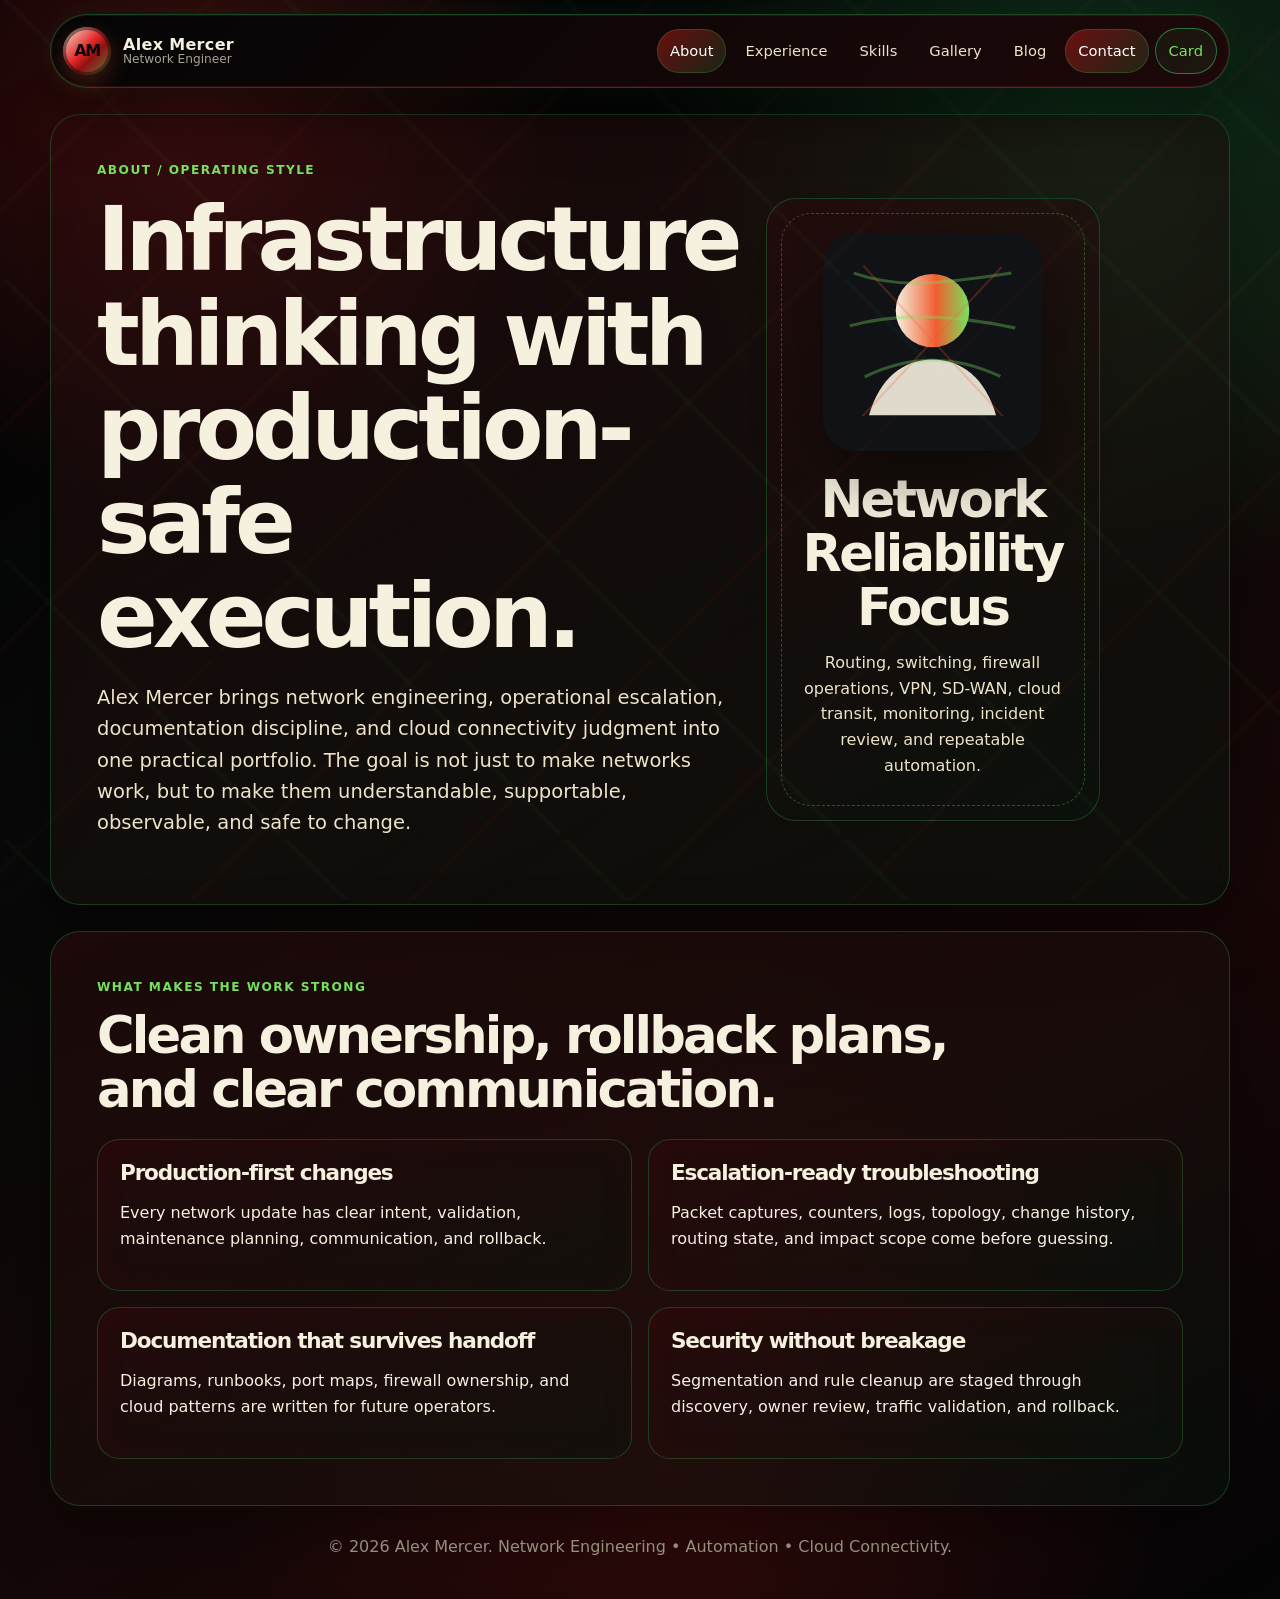
==== about.html @ 95f30740 "Add files via upload" ====
<!DOCTYPE html>
<html lang="en">
<head>
  <meta charset="UTF-8" />
  <meta name="viewport" content="width=device-width, initial-scale=1.0" />
  <title>About Alex Mercer | Network Engineer</title>
  <meta name="description" content="Expanded network engineer portfolio page for enterprise routing, cloud networking, security, automation, and support operations." />
  <link rel="icon" href="assets/img/favicon.svg" type="image/svg+xml" />
  <link rel="stylesheet" href="assets/css/styles.css" />
  <script defer src="assets/js/app.js"></script>
</head>
<body>
  <div class="mesh-bg" aria-hidden="true"></div>
  <header class="site-header">
    <a class="brand" href="index.html" aria-label="Alex Mercer home"><span class="brand-mark">AM</span><span class="brand-text"><strong>Alex Mercer</strong><small>Network Engineer</small></span></a>
    <button class="menu-toggle" type="button" aria-label="Open navigation" aria-expanded="false"><span></span><span></span><span></span></button>
    <nav class="nav-links" aria-label="Primary navigation">
      <a href="about.html">About</a><a href="experience.html">Experience</a><a href="skills.html">Skills</a><a href="gallery.html">Gallery</a><a href="blog.html">Blog</a><a href="contact.html" class="nav-cta">Contact</a><a href="../portfolio-card/" class="nav-card-link">Card</a>
    </nav>
  </header>
  <main id="home">
    <section class="hero section-shell page-hero"><div class="hero-copy"><p class="eyebrow">About / Operating Style</p><h1>Infrastructure thinking with production-safe execution.</h1><p class="hero-lede">Alex Mercer brings network engineering, operational escalation, documentation discipline, and cloud connectivity judgment into one practical portfolio. The goal is not just to make networks work, but to make them understandable, supportable, observable, and safe to change.</p></div><aside class="hero-card"><div class="signal-ring"></div><img src="assets/img/profile.svg" alt="Abstract network engineer profile illustration" /><h2>Network Reliability Focus</h2><p>Routing, switching, firewall operations, VPN, SD-WAN, cloud transit, monitoring, incident review, and repeatable automation.</p></aside></section><section class="section-shell feature-grid-section"><div class="section-heading"><p class="eyebrow">What Makes The Work Strong</p><h2>Clean ownership, rollback plans, and clear communication.</h2></div><div class="feature-grid"><article><h3>Production-first changes</h3><p>Every network update has clear intent, validation, maintenance planning, communication, and rollback.</p></article><article><h3>Escalation-ready troubleshooting</h3><p>Packet captures, counters, logs, topology, change history, routing state, and impact scope come before guessing.</p></article><article><h3>Documentation that survives handoff</h3><p>Diagrams, runbooks, port maps, firewall ownership, and cloud patterns are written for future operators.</p></article><article><h3>Security without breakage</h3><p>Segmentation and rule cleanup are staged through discovery, owner review, traffic validation, and rollback.</p></article></div></section>
  </main>
  <button class="scroll-top-btn" type="button" aria-label="Scroll to top">▲</button>
  <footer><p>© <span id="year"></span> Alex Mercer. Network Engineering • Automation • Cloud Connectivity.</p></footer>
</body>
</html>
---- assets/css/styles.css ----
:root {
  --ink: #08090b;
  --ink-soft: #15171c;
  --charcoal: #202228;
  --bone: #f6f0df;
  --bone-soft: #ede3c8;
  --ember: #f05d2f;
  --ember-dark: #a8351f;
  --venom: #79e05f;
  --moss: #2f6b3a;
  --silver: #c9c6b9;
  --muted: #a9a28f;
  --glass: rgba(246, 240, 223, 0.09);
  --border: rgba(246, 240, 223, 0.18);
  --shadow: 0 24px 70px rgba(0, 0, 0, 0.38);
  --radius-xl: 30px;
  --radius-lg: 22px;
  --radius-md: 16px;
  --max: 1180px;
}

* { box-sizing: border-box; }

html { scroll-behavior: smooth; }

body {
  margin: 0;
  font-family: Inter, ui-sans-serif, system-ui, -apple-system, BlinkMacSystemFont, "Segoe UI", sans-serif;
  color: var(--bone);
  background:
    radial-gradient(circle at 18% 12%, rgba(240, 93, 47, 0.20), transparent 28rem),
    radial-gradient(circle at 86% 16%, rgba(121, 224, 95, 0.14), transparent 24rem),
    linear-gradient(140deg, #07080a 0%, #121317 44%, #22110d 100%);
  line-height: 1.6;
  min-height: 100vh;
}

body::before {
  content: "";
  position: fixed;
  inset: 0;
  pointer-events: none;
  opacity: 0.16;
  background-image:
    linear-gradient(115deg, transparent 0 46%, rgba(246, 240, 223, .13) 47%, transparent 48% 100%),
    linear-gradient(65deg, transparent 0 50%, rgba(121, 224, 95, .12) 51%, transparent 52% 100%);
  background-size: 190px 190px, 230px 230px;
  mask-image: radial-gradient(circle at center, black 10%, transparent 82%);
}

a { color: inherit; text-decoration: none; }
img { max-width: 100%; display: block; }

.site-header {
  position: sticky;
  top: 14px;
  z-index: 50;
  width: min(var(--max), calc(100% - 28px));
  margin: 14px auto 0;
  padding: 12px;
  display: flex;
  align-items: center;
  justify-content: space-between;
  border: 1px solid var(--border);
  border-radius: 999px;
  background: rgba(8, 9, 11, 0.76);
  box-shadow: var(--shadow);
  backdrop-filter: blur(18px);
}

.brand {
  display: inline-flex;
  align-items: center;
  gap: 12px;
  min-width: 0;
}

.brand-mark {
  width: 48px;
  height: 48px;
  display: grid;
  place-items: center;
  border-radius: 50%;
  font-weight: 900;
  letter-spacing: -0.08em;
  color: var(--ink);
  background: linear-gradient(135deg, var(--bone) 0%, var(--ember) 55%, var(--venom) 100%);
  box-shadow: inset 0 0 0 3px rgba(8, 9, 11, .45), 0 8px 22px rgba(240, 93, 47, .25);
}

.brand-text { display: grid; line-height: 1.1; }
.brand-text strong { letter-spacing: .02em; }
.brand-text small { color: var(--muted); font-size: .76rem; }

.nav-links {
  display: flex;
  align-items: center;
  gap: 6px;
}

.nav-links a {
  padding: 10px 13px;
  border-radius: 999px;
  color: var(--bone-soft);
  font-size: .92rem;
  transition: 180ms ease;
}

.nav-links a:hover,
.nav-links .nav-cta {
  background: rgba(246, 240, 223, .11);
  color: white;
}

.nav-card-link {
  border: 1px solid rgba(121, 224, 95, .34);
  color: var(--venom) !important;
}

.menu-toggle {
  display: none;
  width: 48px;
  height: 44px;
  border: 1px solid var(--border);
  border-radius: 16px;
  background: rgba(246, 240, 223, .08);
  cursor: pointer;
}

.menu-toggle span {
  display: block;
  width: 22px;
  height: 2px;
  margin: 5px auto;
  border-radius: 999px;
  background: var(--bone);
}

.section-shell {
  width: min(var(--max), calc(100% - 28px));
  margin: 26px auto;
  padding: clamp(22px, 4vw, 46px);
  border: 1px solid var(--border);
  border-radius: var(--radius-xl);
  background:
    linear-gradient(155deg, rgba(246, 240, 223, .105), rgba(246, 240, 223, .035)),
    rgba(8, 9, 11, .38);
  box-shadow: var(--shadow);
  backdrop-filter: blur(15px);
  overflow: hidden;
}

.hero {
  min-height: calc(100vh - 120px);
  display: grid;
  grid-template-columns: 1.2fr .8fr;
  align-items: center;
  gap: 28px;
  margin-top: 18px;
}

.eyebrow {
  color: var(--venom);
  font-weight: 800;
  letter-spacing: .12em;
  text-transform: uppercase;
  font-size: .76rem;
  margin: 0 0 12px;
}

h1, h2, h3 { line-height: 1.05; margin: 0; letter-spacing: -0.055em; }
h1 { font-size: clamp(2.7rem, 7vw, 6.9rem); max-width: 900px; }
h2 { font-size: clamp(2rem, 4vw, 4.4rem); }
h3 { font-size: 1.35rem; }

.hero-lede {
  max-width: 760px;
  color: var(--bone-soft);
  font-size: clamp(1.02rem, 2vw, 1.22rem);
}

.hero-actions, .contact-actions {
  display: flex;
  flex-wrap: wrap;
  gap: 12px;
  margin-top: 24px;
}

.btn {
  display: inline-flex;
  align-items: center;
  justify-content: center;
  min-height: 48px;
  padding: 13px 20px;
  border-radius: 999px;
  font-weight: 850;
  border: 1px solid var(--border);
  transition: transform 180ms ease, box-shadow 180ms ease;
}

.btn:hover { transform: translateY(-2px); }

.btn-primary {
  color: #08090b;
  background: linear-gradient(135deg, var(--bone) 0%, var(--ember) 62%, var(--venom) 140%);
  box-shadow: 0 14px 34px rgba(240, 93, 47, .25);
}

.btn-secondary {
  color: var(--bone);
  background: rgba(246, 240, 223, .08);
}

.hero-stats {
  display: flex;
  flex-wrap: wrap;
  gap: 12px;
  margin-top: 26px;
}

.hero-stats span {
  min-width: 140px;
  padding: 14px;
  border: 1px solid var(--border);
  border-radius: 18px;
  background: rgba(8, 9, 11, .34);
}

.hero-stats strong { display: block; color: white; }
.hero-stats small { color: var(--muted); }

.hero-card {
  position: relative;
  padding: 26px;
  border-radius: var(--radius-xl);
  background:
    radial-gradient(circle at 50% 0%, rgba(121, 224, 95, .22), transparent 19rem),
    linear-gradient(160deg, rgba(246, 240, 223, .14), rgba(246, 240, 223, .035));
  border: 1px solid var(--border);
  text-align: center;
}

.signal-ring {
  position: absolute;
  inset: 14px;
  border-radius: inherit;
  border: 1px dashed rgba(121, 224, 95, .32);
  pointer-events: none;
}

.hero-card img {
  width: min(250px, 78%);
  margin: 8px auto 22px;
  border-radius: 32px;
  filter: drop-shadow(0 22px 34px rgba(0,0,0,.45));
}

.hero-card p { color: var(--bone-soft); }
.badge-row { display: flex; flex-wrap: wrap; gap: 8px; justify-content: center; }
.badge-row span, .skill-cloud span {
  border: 1px solid rgba(121, 224, 95, .28);
  background: rgba(121, 224, 95, .08);
  color: var(--bone);
  border-radius: 999px;
  padding: 8px 11px;
  font-size: .84rem;
  font-weight: 700;
}

.split-section {
  display: grid;
  grid-template-columns: .8fr 1.2fr;
  gap: 24px;
  align-items: start;
}

.prose-card {
  padding: 22px;
  border-radius: var(--radius-lg);
  border: 1px solid var(--border);
  background: rgba(8, 9, 11, .28);
  color: var(--bone-soft);
}

.section-heading { margin-bottom: 22px; max-width: 900px; }

.accordion-grid {
  display: grid;
  gap: 14px;
}

.job-card {
  border-radius: var(--radius-lg);
  border: 1px solid var(--border);
  background: rgba(8, 9, 11, .35);
  overflow: hidden;
}

.job-toggle {
  width: 100%;
  display: grid;
  grid-template-columns: auto 1fr auto;
  align-items: center;
  gap: 14px;
  padding: 16px;
  border: 0;
  color: inherit;
  text-align: left;
  background: transparent;
  cursor: pointer;
}

.job-logo {
  width: 64px;
  height: 64px;
  border-radius: 20px;
  overflow: hidden;
  border: 1px solid var(--border);
  background: rgba(246, 240, 223, .08);
  display: grid;
  place-items: center;
}

.job-title strong { display: block; font-size: 1.1rem; }
.job-title small { color: var(--muted); }

.job-plus {
  width: 42px;
  height: 42px;
  display: grid;
  place-items: center;
  border-radius: 14px;
  color: var(--ink);
  font-size: 1.5rem;
  font-weight: 900;
  background: linear-gradient(135deg, var(--bone), var(--ember));
}

.job-panel {
  max-height: 0;
  overflow: hidden;
  transition: max-height 260ms ease;
  border-top: 1px solid transparent;
}

.job-card.is-open .job-panel {
  max-height: 520px;
  border-top-color: var(--border);
}

.job-card.is-open .job-plus { background: linear-gradient(135deg, var(--venom), var(--bone)); }

.job-panel p, .job-panel ul {
  margin: 0;
  padding: 18px 20px;
  color: var(--bone-soft);
}

.job-panel ul { padding-top: 0; padding-left: 42px; }

.skill-cloud {
  display: flex;
  flex-wrap: wrap;
  gap: 10px;
}

.gallery-grid, .blog-grid {
  display: grid;
  grid-template-columns: repeat(4, 1fr);
  gap: 16px;
}

.gallery-grid figure, .blog-grid article {
  margin: 0;
  padding: 14px;
  border-radius: var(--radius-lg);
  border: 1px solid var(--border);
  background: rgba(8, 9, 11, .33);
}

.gallery-grid img {
  width: 100%;
  aspect-ratio: 4 / 3;
  object-fit: cover;
  border-radius: 18px;
}

.gallery-grid figcaption {
  padding: 12px 4px 2px;
  font-weight: 850;
}

.blog-grid { grid-template-columns: repeat(3, 1fr); }

.blog-grid article span {
  color: var(--venom);
  font-weight: 850;
  font-size: .78rem;
  text-transform: uppercase;
  letter-spacing: .1em;
}

.blog-grid p { color: var(--bone-soft); }
.blog-grid a { color: var(--venom); font-weight: 850; }

.contact-panel {
  display: grid;
  grid-template-columns: 1fr auto;
  gap: 24px;
  align-items: center;
}

footer {
  width: min(var(--max), calc(100% - 28px));
  margin: 28px auto 40px;
  color: var(--muted);
  text-align: center;
}

@media (max-width: 900px) {
  .site-header {
    align-items: flex-start;
    border-radius: 26px;
    flex-wrap: wrap;
  }

  .menu-toggle { display: block; }

  .nav-links {
    display: none;
    width: 100%;
    grid-template-columns: repeat(2, minmax(0, 1fr));
    gap: 8px;
    padding-top: 12px;
  }

  .nav-links.is-open { display: grid; }

  .nav-links a {
    text-align: center;
    border: 1px solid var(--border);
    background: rgba(246, 240, 223, .06);
  }

  .hero, .split-section, .contact-panel {
    grid-template-columns: 1fr;
  }

  .hero {
    min-height: auto;
    padding-top: 34px;
  }

  .gallery-grid { grid-template-columns: repeat(2, 1fr); }
  .blog-grid { grid-template-columns: 1fr; }
}

@media (max-width: 560px) {
  .site-header, .section-shell, footer { width: calc(100% - 18px); }
  .site-header { top: 8px; margin-top: 8px; }
  .brand-mark { width: 42px; height: 42px; }
  .brand-text strong { font-size: .95rem; }

  h1 { font-size: clamp(2.35rem, 15vw, 4.3rem); }
  h2 { font-size: clamp(1.75rem, 10vw, 3rem); }

  .section-shell { padding: 18px; border-radius: 24px; }
  .hero-actions, .contact-actions { display: grid; }
  .btn { width: 100%; }

  .job-toggle {
    grid-template-columns: auto 1fr;
  }

  .job-plus {
    grid-column: 1 / -1;
    width: 100%;
  }

  .job-logo { width: 56px; height: 56px; border-radius: 18px; }
  .job-panel ul { padding-left: 34px; }
  .gallery-grid { grid-template-columns: 1fr; }

  .nav-links { grid-template-columns: 1fr 1fr; }
}

/* Fixed navigation + Spawn-comic polish override: appended so original structure stays intact. */
:root {
  --spawn-black: #050506;
  --spawn-ink: #0b0d0b;
  --spawn-red: #8f1212;
  --spawn-red-hot: #e32626;
  --spawn-green: #39ff7a;
  --spawn-green-deep: #0a6f35;
  --spawn-cape: #210909;
}

html { scroll-padding-top: 112px; }

body {
  padding-top: 96px;
  background:
    radial-gradient(circle at 15% 8%, rgba(227, 38, 38, 0.28), transparent 24rem),
    radial-gradient(circle at 86% 10%, rgba(57, 255, 122, 0.17), transparent 28rem),
    radial-gradient(circle at 55% 92%, rgba(143, 18, 18, 0.24), transparent 30rem),
    linear-gradient(145deg, #020203 0%, #080908 38%, #180707 72%, #050506 100%);
}

body::after {
  content: "";
  position: fixed;
  inset: 0;
  pointer-events: none;
  opacity: .16;
  background-image:
    linear-gradient(135deg, transparent 0 47%, rgba(227, 38, 38, .28) 48%, transparent 49% 100%),
    linear-gradient(45deg, transparent 0 50%, rgba(57, 255, 122, .18) 51%, transparent 52% 100%);
  background-size: 220px 220px, 280px 280px;
  mix-blend-mode: screen;
}

.site-header {
  position: fixed;
  top: 14px;
  left: 50%;
  transform: translateX(-50%);
  margin: 0;
  border-color: rgba(57, 255, 122, .25);
  background:
    linear-gradient(135deg, rgba(5, 5, 6, .94), rgba(33, 9, 9, .88)),
    rgba(5, 5, 6, .92);
  box-shadow: 0 18px 60px rgba(0,0,0,.58), 0 0 28px rgba(57,255,122,.08), inset 0 0 0 1px rgba(227,38,38,.16);
}

.brand-mark,
.btn-primary,
.link-grid .primary-link {
  background: linear-gradient(135deg, #f6f0df 0%, var(--spawn-red-hot) 46%, var(--spawn-red) 62%, var(--spawn-green) 145%);
}

.nav-links a:hover,
.nav-links .nav-cta,
.nav-links .is-active {
  background: linear-gradient(135deg, rgba(143,18,18,.7), rgba(57,255,122,.12));
  color: #fff;
  box-shadow: inset 0 0 0 1px rgba(57,255,122,.18);
}

.nav-card-link {
  background: rgba(57,255,122,.06);
  border-color: rgba(57,255,122,.42);
}

.section-shell,
.hero-card,
.job-card,
.gallery-grid figure,
.blog-grid article,
.prose-card,
.timeline-card,
.feature-grid article,
.skills-page-grid article,
.gallery-page-grid figure,
.blog-page-list article {
  border-color: rgba(57, 255, 122, .20);
  background:
    linear-gradient(155deg, rgba(227,38,38,.10), rgba(57,255,122,.035)),
    rgba(5,5,6,.52);
}

.page-hero { min-height: auto; }
.compact-page-hero { display: block; }

.feature-grid,
.skills-page-grid,
.gallery-page-grid {
  display: grid;
  grid-template-columns: repeat(2, minmax(0, 1fr));
  gap: 16px;
}

.feature-grid article,
.skills-page-grid article,
.timeline-card,
.blog-page-list article {
  padding: 22px;
  border-radius: var(--radius-lg);
  border: 1px solid rgba(57,255,122,.20);
  box-shadow: inset 0 0 32px rgba(143,18,18,.08);
}

.timeline-section,
.blog-page-list { display: grid; gap: 18px; }
.timeline-card { display: grid; grid-template-columns: 96px 1fr; gap: 22px; align-items: start; }
.timeline-card img { width: 96px; border-radius: 24px; border: 1px solid rgba(57,255,122,.22); }
.timeline-card ul { color: var(--bone-soft); }

.gallery-page-grid figure { margin: 0; padding: 16px; border-radius: var(--radius-lg); }
.gallery-page-grid img { width: 100%; border-radius: 20px; aspect-ratio: 16 / 10; object-fit: cover; }
.gallery-page-grid figcaption { display: grid; gap: 6px; padding: 14px 4px 2px; }
.gallery-page-grid figcaption span { color: var(--bone-soft); }

.blog-page-list article { display: grid; gap: 14px; }
.blog-page-list .btn { width: fit-content; }
.vertical-actions { display: grid; min-width: min(360px, 100%); }

.scroll-top-btn {
  position: fixed;
  right: 18px;
  bottom: 18px;
  z-index: 80;
  width: 48px;
  height: 48px;
  border: 1px solid rgba(57,255,122,.38);
  border-radius: 50%;
  color: #08090b;
  background: linear-gradient(135deg, #f6f0df, var(--spawn-green));
  box-shadow: 0 16px 34px rgba(0,0,0,.45), 0 0 22px rgba(57,255,122,.20);
  cursor: pointer;
  font-size: 1.05rem;
  font-weight: 900;
  opacity: 0;
  transform: translateY(14px) scale(.94);
  pointer-events: none;
  transition: opacity 180ms ease, transform 180ms ease;
}

.scroll-top-btn.is-visible {
  opacity: 1;
  transform: translateY(0) scale(1);
  pointer-events: auto;
}

@media (max-width: 900px) {
  body { padding-top: 92px; }
  .site-header { top: 8px; }
  .feature-grid,
  .skills-page-grid,
  .gallery-page-grid { grid-template-columns: 1fr; }
  .timeline-card { grid-template-columns: 1fr; }
  .timeline-card img { width: 84px; }
}

@media (max-width: 560px) {
  html { scroll-padding-top: 96px; }
  body { padding-top: 86px; }
  .site-header { width: calc(100% - 18px); }
  .scroll-top-btn { width: 44px; height: 44px; right: 12px; bottom: 12px; }
}
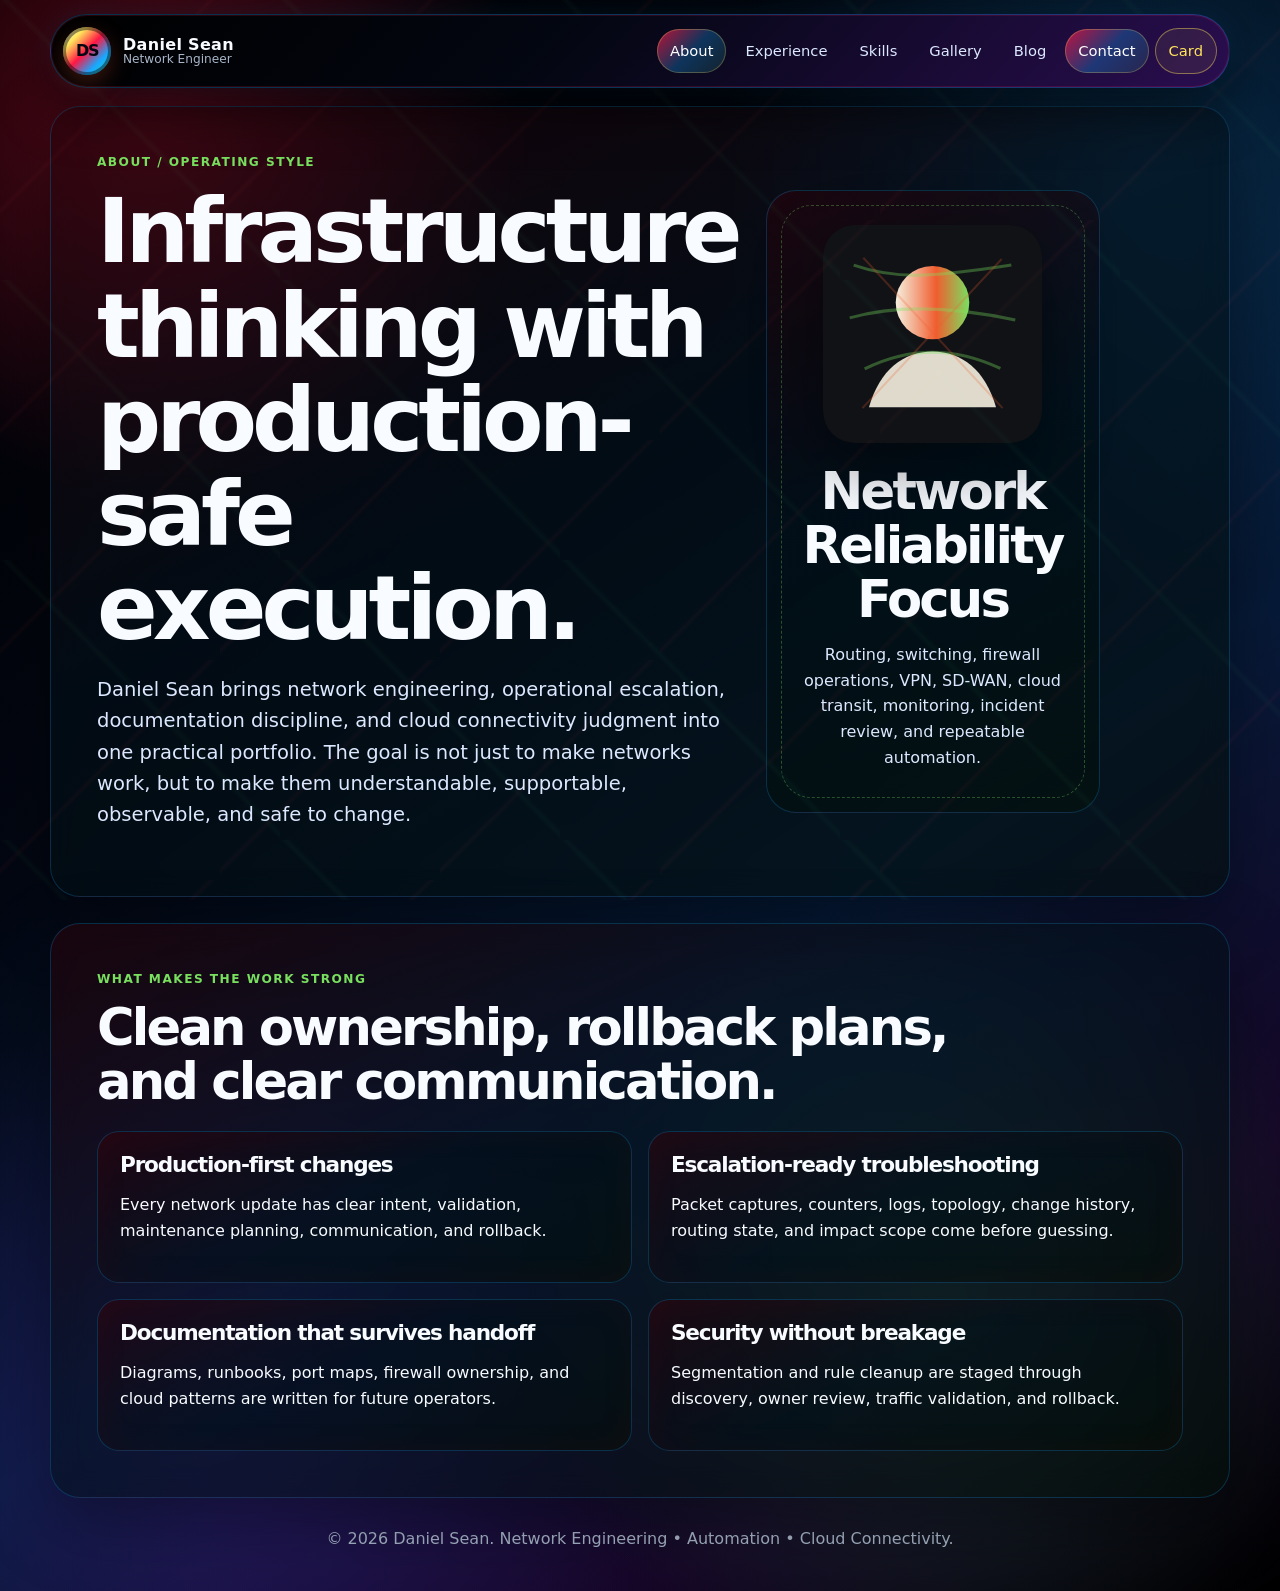
==== commit 641000bc: "Add files via upload" ====
--- a/about.html
+++ b/about.html
@@ -3,7 +3,7 @@
 <head>
   <meta charset="UTF-8" />
   <meta name="viewport" content="width=device-width, initial-scale=1.0" />
-  <title>About Alex Mercer | Network Engineer</title>
+  <title>About Daniel Sean | Network Engineer</title>
   <meta name="description" content="Expanded network engineer portfolio page for enterprise routing, cloud networking, security, automation, and support operations." />
   <link rel="icon" href="assets/img/favicon.svg" type="image/svg+xml" />
   <link rel="stylesheet" href="assets/css/styles.css" />
@@ -12,16 +12,16 @@
 <body>
   <div class="mesh-bg" aria-hidden="true"></div>
   <header class="site-header">
-    <a class="brand" href="index.html" aria-label="Alex Mercer home"><span class="brand-mark">AM</span><span class="brand-text"><strong>Alex Mercer</strong><small>Network Engineer</small></span></a>
+    <a class="brand" href="index.html" aria-label="Daniel Sean home"><span class="brand-mark">DS</span><span class="brand-text"><strong>Daniel Sean</strong><small>Network Engineer</small></span></a>
     <button class="menu-toggle" type="button" aria-label="Open navigation" aria-expanded="false"><span></span><span></span><span></span></button>
     <nav class="nav-links" aria-label="Primary navigation">
       <a href="about.html">About</a><a href="experience.html">Experience</a><a href="skills.html">Skills</a><a href="gallery.html">Gallery</a><a href="blog.html">Blog</a><a href="contact.html" class="nav-cta">Contact</a><a href="../portfolio-card/" class="nav-card-link">Card</a>
     </nav>
   </header>
   <main id="home">
-    <section class="hero section-shell page-hero"><div class="hero-copy"><p class="eyebrow">About / Operating Style</p><h1>Infrastructure thinking with production-safe execution.</h1><p class="hero-lede">Alex Mercer brings network engineering, operational escalation, documentation discipline, and cloud connectivity judgment into one practical portfolio. The goal is not just to make networks work, but to make them understandable, supportable, observable, and safe to change.</p></div><aside class="hero-card"><div class="signal-ring"></div><img src="assets/img/profile.svg" alt="Abstract network engineer profile illustration" /><h2>Network Reliability Focus</h2><p>Routing, switching, firewall operations, VPN, SD-WAN, cloud transit, monitoring, incident review, and repeatable automation.</p></aside></section><section class="section-shell feature-grid-section"><div class="section-heading"><p class="eyebrow">What Makes The Work Strong</p><h2>Clean ownership, rollback plans, and clear communication.</h2></div><div class="feature-grid"><article><h3>Production-first changes</h3><p>Every network update has clear intent, validation, maintenance planning, communication, and rollback.</p></article><article><h3>Escalation-ready troubleshooting</h3><p>Packet captures, counters, logs, topology, change history, routing state, and impact scope come before guessing.</p></article><article><h3>Documentation that survives handoff</h3><p>Diagrams, runbooks, port maps, firewall ownership, and cloud patterns are written for future operators.</p></article><article><h3>Security without breakage</h3><p>Segmentation and rule cleanup are staged through discovery, owner review, traffic validation, and rollback.</p></article></div></section>
+    <section class="hero section-shell page-hero"><div class="hero-copy"><p class="eyebrow">About / Operating Style</p><h1>Infrastructure thinking with production-safe execution.</h1><p class="hero-lede">Daniel Sean brings network engineering, operational escalation, documentation discipline, and cloud connectivity judgment into one practical portfolio. The goal is not just to make networks work, but to make them understandable, supportable, observable, and safe to change.</p></div><aside class="hero-card"><div class="signal-ring"></div><img src="assets/img/profile.svg" alt="Abstract network engineer profile illustration" /><h2>Network Reliability Focus</h2><p>Routing, switching, firewall operations, VPN, SD-WAN, cloud transit, monitoring, incident review, and repeatable automation.</p></aside></section><section class="section-shell feature-grid-section"><div class="section-heading"><p class="eyebrow">What Makes The Work Strong</p><h2>Clean ownership, rollback plans, and clear communication.</h2></div><div class="feature-grid"><article><h3>Production-first changes</h3><p>Every network update has clear intent, validation, maintenance planning, communication, and rollback.</p></article><article><h3>Escalation-ready troubleshooting</h3><p>Packet captures, counters, logs, topology, change history, routing state, and impact scope come before guessing.</p></article><article><h3>Documentation that survives handoff</h3><p>Diagrams, runbooks, port maps, firewall ownership, and cloud patterns are written for future operators.</p></article><article><h3>Security without breakage</h3><p>Segmentation and rule cleanup are staged through discovery, owner review, traffic validation, and rollback.</p></article></div></section>
   </main>
   <button class="scroll-top-btn" type="button" aria-label="Scroll to top">▲</button>
-  <footer><p>© <span id="year"></span> Alex Mercer. Network Engineering • Automation • Cloud Connectivity.</p></footer>
+  <footer><p>© <span id="year"></span> Daniel Sean. Network Engineering • Automation • Cloud Connectivity.</p></footer>
 </body>
 </html>
--- a/assets/css/styles.css
+++ b/assets/css/styles.css
@@ -647,3 +647,10 @@
   .site-header { width: calc(100% - 18px); }
   .scroll-top-btn { width: 44px; height: 44px; right: 12px; bottom: 12px; }
 }
+
+
+/* Daniel Sean final pass: menu stays at the document top, not fixed to the viewport; modernized red/blue/green/purple/yellow/white palette. */
+:root{--blood-red:#ff1744;--blood-red-deep:#8b0018;--comic-blue:#17a8ff;--midnight-blue:#030712;--midnight-blue-2:#061a38;--true-black:#000;--neon-green:#44ff88;--forest-green:#087a44;--deep-purple:#32105f;--violet-glow:#7c2cff;--signal-yellow:#ffe45c;--clean-white:#f8fbff;--bone:#f8fbff;--bone-soft:#dce8ff;--muted:#a8b6c9;--border:rgba(248,251,255,.18)}
+html{scroll-padding-top:18px}body{padding-top:0!important;background:radial-gradient(circle at 12% 8%,rgba(255,23,68,.34),transparent 23rem),radial-gradient(circle at 90% 10%,rgba(23,168,255,.20),transparent 27rem),radial-gradient(circle at 74% 82%,rgba(68,255,136,.16),transparent 26rem),radial-gradient(circle at 18% 90%,rgba(124,44,255,.20),transparent 28rem),linear-gradient(145deg,#000 0%,#030712 36%,#061a38 60%,#160627 82%,#000 100%)!important}.site-header{position:relative!important;top:auto!important;left:auto!important;transform:none!important;width:min(var(--max),calc(100% - 28px))!important;margin:14px auto 0!important;border-color:rgba(23,168,255,.28)!important;background:linear-gradient(135deg,rgba(0,0,0,.93),rgba(3,7,18,.92) 42%,rgba(50,16,95,.84)),rgba(0,0,0,.92)!important;box-shadow:0 18px 54px rgba(0,0,0,.58),0 0 30px rgba(23,168,255,.10),inset 0 0 0 1px rgba(255,23,68,.16)!important}.brand-mark,.btn-primary,.link-grid .primary-link{background:linear-gradient(135deg,var(--clean-white) 0%,var(--signal-yellow) 24%,var(--blood-red) 49%,var(--comic-blue) 74%,var(--neon-green) 120%)!important;color:var(--midnight-blue)!important}.nav-links a:hover,.nav-links .nav-cta,.nav-links .is-active{background:linear-gradient(135deg,rgba(255,23,68,.72),rgba(23,168,255,.28),rgba(68,255,136,.10))!important;color:#fff!important;box-shadow:inset 0 0 0 1px rgba(255,228,92,.26)!important}.nav-card-link{color:var(--signal-yellow)!important;border-color:rgba(255,228,92,.44)!important;background:rgba(255,228,92,.07)!important}.section-shell,.hero-card,.job-card,.gallery-grid figure,.blog-grid article,.prose-card,.timeline-card,.feature-grid article,.skills-page-grid article,.gallery-page-grid figure,.blog-page-list article,.deep-gallery-shell{border-color:rgba(23,168,255,.22)!important;background:linear-gradient(155deg,rgba(255,23,68,.095),rgba(23,168,255,.055) 45%,rgba(68,255,136,.035)),rgba(0,0,0,.54)!important}.deep-gallery-shell{display:grid;gap:16px}.gallery-stage{display:grid;grid-template-columns:auto minmax(0,1fr) auto;gap:12px;align-items:center}.gallery-active-card{margin:0;min-width:0;border-radius:30px;overflow:hidden;border:1px solid rgba(255,255,255,.16);background:rgba(0,0,0,.46);box-shadow:0 22px 60px rgba(0,0,0,.42)}.gallery-active-card img{width:100%;aspect-ratio:16/9;object-fit:cover;border-radius:0;background:linear-gradient(135deg,rgba(255,23,68,.18),rgba(23,168,255,.18))}.gallery-active-card figcaption{display:grid;gap:5px;padding:16px 18px 18px}.gallery-active-card strong{color:#fff;font-size:clamp(1.1rem,3vw,1.55rem)}.gallery-active-card span,.gallery-meta-row{color:var(--bone-soft)}.gallery-arrow{width:48px;height:74px;border:1px solid rgba(255,228,92,.32);border-radius:999px;color:#fff;background:linear-gradient(180deg,rgba(255,23,68,.72),rgba(23,168,255,.28));font-size:2.4rem;cursor:pointer;box-shadow:0 16px 34px rgba(0,0,0,.34)}.gallery-meta-row{display:flex;flex-wrap:wrap;justify-content:space-between;gap:10px;font-size:.9rem}.gallery-thumb-rail{display:grid;grid-auto-flow:column;grid-auto-columns:clamp(92px,12vw,142px);gap:10px;overflow-x:auto;overscroll-behavior-inline:contain;padding:4px 2px 14px;scrollbar-color:var(--comic-blue) rgba(255,255,255,.09)}.gallery-thumb{padding:0;border:1px solid rgba(248,251,255,.16);border-radius:18px;overflow:hidden;background:rgba(0,0,0,.5);cursor:pointer;opacity:.72}.gallery-thumb.is-active{opacity:1;border-color:var(--signal-yellow);box-shadow:0 0 0 3px rgba(255,228,92,.14)}.gallery-thumb img{width:100%;aspect-ratio:1/.78;object-fit:cover;background:linear-gradient(135deg,rgba(255,23,68,.28),rgba(23,168,255,.20))}.upgraded-blog-list article{position:relative;overflow:hidden}.upgraded-blog-list article:before{content:"";position:absolute;inset:0 auto 0 0;width:5px;background:linear-gradient(180deg,var(--blood-red),var(--comic-blue),var(--neon-green),var(--signal-yellow))}code{color:var(--signal-yellow)}
+@media(max-width:900px){body{padding-top:0!important}.site-header{width:calc(100% - 18px)!important;margin-top:8px!important;align-items:center!important;gap:8px}.nav-links.is-open{display:grid}.gallery-stage{grid-template-columns:1fr}.gallery-arrow{width:100%;height:46px;font-size:1.7rem}.gallery-prev{order:2}.gallery-active-card{order:1}.gallery-next{order:3}}
+@media(max-width:560px){html{scroll-padding-top:12px}.site-header{border-radius:22px!important;padding:9px!important}.brand{gap:8px}.brand-mark{width:40px!important;height:40px!important;font-size:.9rem}.brand-text strong{font-size:.9rem!important}.brand-text small{font-size:.68rem!important}.menu-toggle{width:42px;height:40px;border-radius:14px;margin-left:auto}.nav-links{grid-template-columns:1fr 1fr!important;gap:7px!important;padding-top:8px!important}.nav-links a{padding:9px 6px!important;font-size:.82rem!important;min-width:0}.section-shell{margin:14px auto!important;padding:16px!important}.hero{padding-top:18px!important}.gallery-active-card{border-radius:22px}.gallery-active-card img{aspect-ratio:4/3}.gallery-active-card figcaption{padding:13px}.gallery-thumb-rail{grid-auto-columns:82px;gap:8px}.gallery-meta-row{font-size:.78rem}}
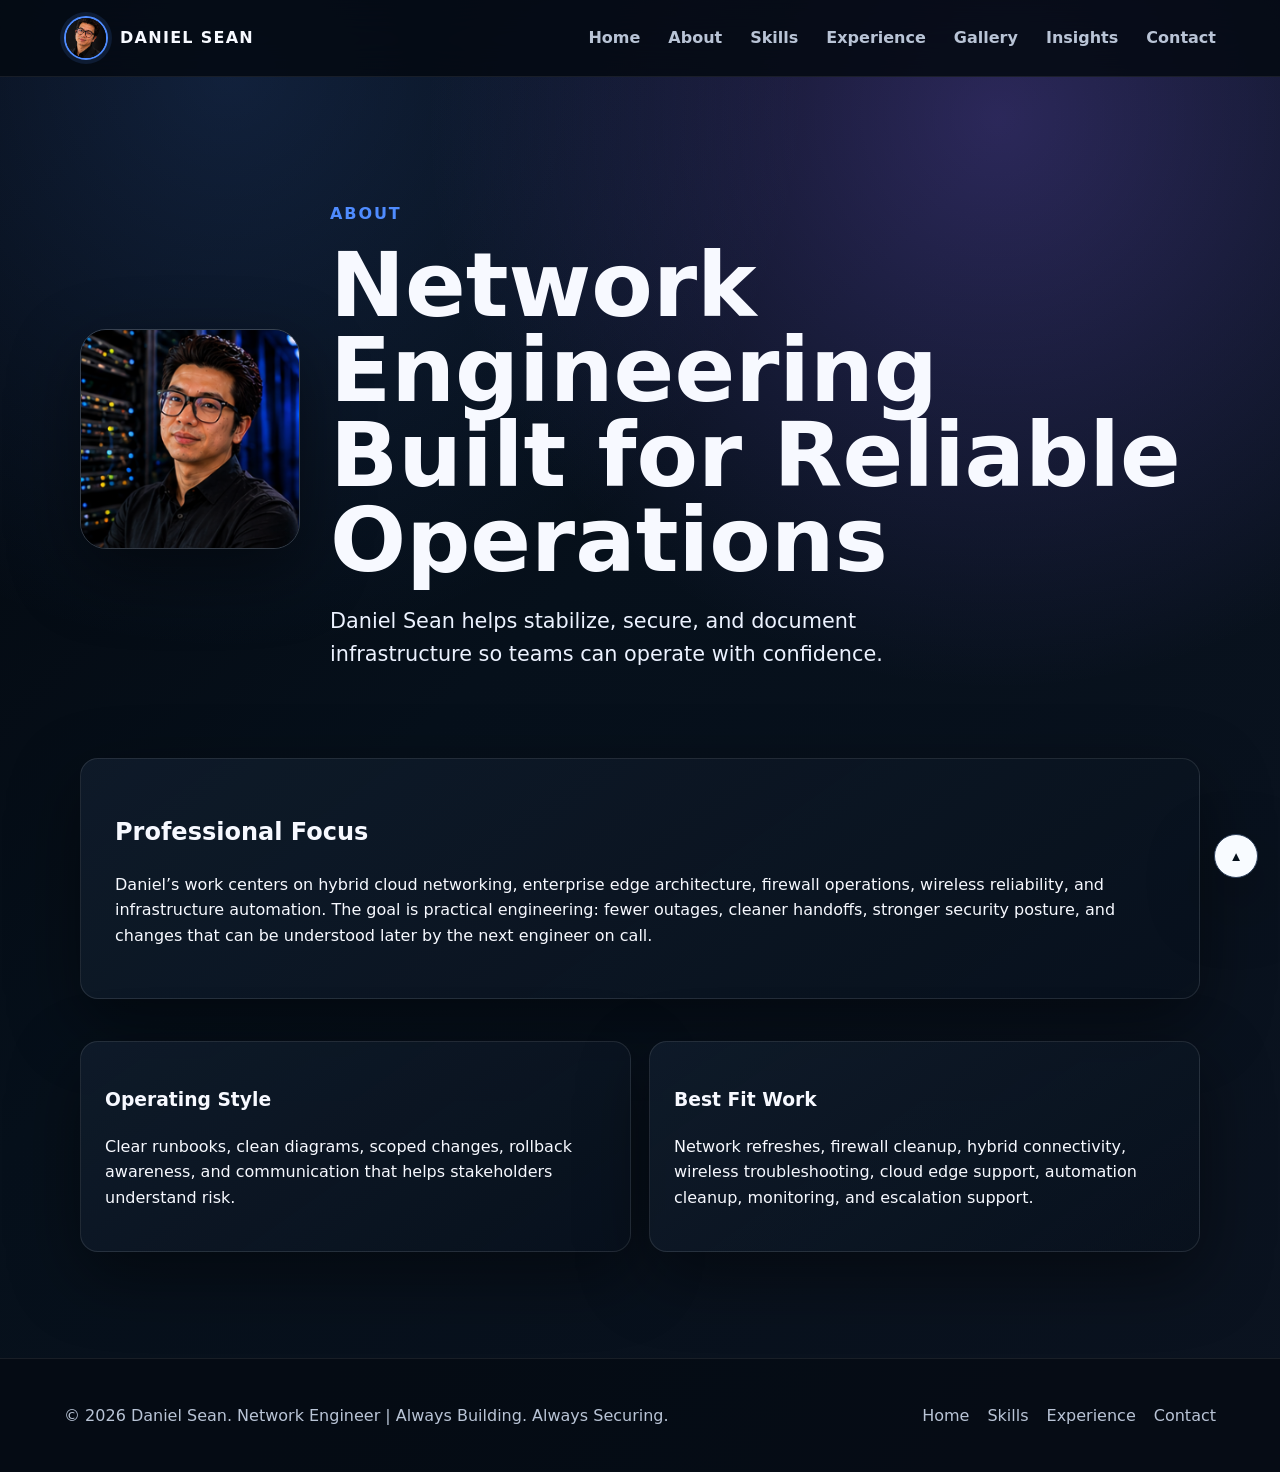
==== commit 348009db: "Add files via upload" ====
--- a/about.html
+++ b/about.html
@@ -1,27 +1 @@
-<!DOCTYPE html>
-<html lang="en">
-<head>
-  <meta charset="UTF-8" />
-  <meta name="viewport" content="width=device-width, initial-scale=1.0" />
-  <title>About Daniel Sean | Network Engineer</title>
-  <meta name="description" content="Expanded network engineer portfolio page for enterprise routing, cloud networking, security, automation, and support operations." />
-  <link rel="icon" href="assets/img/favicon.svg" type="image/svg+xml" />
-  <link rel="stylesheet" href="assets/css/styles.css" />
-  <script defer src="assets/js/app.js"></script>
-</head>
-<body>
-  <div class="mesh-bg" aria-hidden="true"></div>
-  <header class="site-header">
-    <a class="brand" href="index.html" aria-label="Daniel Sean home"><span class="brand-mark">DS</span><span class="brand-text"><strong>Daniel Sean</strong><small>Network Engineer</small></span></a>
-    <button class="menu-toggle" type="button" aria-label="Open navigation" aria-expanded="false"><span></span><span></span><span></span></button>
-    <nav class="nav-links" aria-label="Primary navigation">
-      <a href="about.html">About</a><a href="experience.html">Experience</a><a href="skills.html">Skills</a><a href="gallery.html">Gallery</a><a href="blog.html">Blog</a><a href="contact.html" class="nav-cta">Contact</a><a href="../portfolio-card/" class="nav-card-link">Card</a>
-    </nav>
-  </header>
-  <main id="home">
-    <section class="hero section-shell page-hero"><div class="hero-copy"><p class="eyebrow">About / Operating Style</p><h1>Infrastructure thinking with production-safe execution.</h1><p class="hero-lede">Daniel Sean brings network engineering, operational escalation, documentation discipline, and cloud connectivity judgment into one practical portfolio. The goal is not just to make networks work, but to make them understandable, supportable, observable, and safe to change.</p></div><aside class="hero-card"><div class="signal-ring"></div><img src="assets/img/profile.svg" alt="Abstract network engineer profile illustration" /><h2>Network Reliability Focus</h2><p>Routing, switching, firewall operations, VPN, SD-WAN, cloud transit, monitoring, incident review, and repeatable automation.</p></aside></section><section class="section-shell feature-grid-section"><div class="section-heading"><p class="eyebrow">What Makes The Work Strong</p><h2>Clean ownership, rollback plans, and clear communication.</h2></div><div class="feature-grid"><article><h3>Production-first changes</h3><p>Every network update has clear intent, validation, maintenance planning, communication, and rollback.</p></article><article><h3>Escalation-ready troubleshooting</h3><p>Packet captures, counters, logs, topology, change history, routing state, and impact scope come before guessing.</p></article><article><h3>Documentation that survives handoff</h3><p>Diagrams, runbooks, port maps, firewall ownership, and cloud patterns are written for future operators.</p></article><article><h3>Security without breakage</h3><p>Segmentation and rule cleanup are staged through discovery, owner review, traffic validation, and rollback.</p></article></div></section>
-  </main>
-  <button class="scroll-top-btn" type="button" aria-label="Scroll to top">▲</button>
-  <footer><p>© <span id="year"></span> Daniel Sean. Network Engineering • Automation • Cloud Connectivity.</p></footer>
-</body>
-</html>
+<!doctype html><html lang="en"><head><meta charset="utf-8"><meta name="viewport" content="width=device-width, initial-scale=1"><title>Daniel Sean | Network Engineer</title><meta name="description" content="Daniel Sean network engineer portfolio."><link rel="icon" href="assets/img/favicon.svg"><link rel="stylesheet" href="assets/css/styles.css"></head><body><header class="site-header"><a class="brand" href="index.html"><img src="assets/img/profiles/daniel-sean-network-engineer-headshot-studio.png" alt="Daniel Sean logo"><span>Daniel Sean</span></a><button class="nav-toggle">☰</button><nav class="site-nav"><a href="index.html">Home</a><a href="about.html">About</a><a href="skills.html">Skills</a><a href="experience.html">Experience</a><a href="gallery.html">Gallery</a><a href="blog.html">Insights</a><a href="contact.html">Contact</a></nav></header><main><section class="page-hero compact"><img class="page-headshot" src="assets/img/profiles/daniel-sean-network-engineer-datacenter-portrait.png" alt="Daniel Sean data center portrait"><div><p class="eyebrow">About</p><h1>Network Engineering Built for Reliable Operations</h1><p class="lead">Daniel Sean helps stabilize, secure, and document infrastructure so teams can operate with confidence.</p></div></section><section class="glass contact-panel"><h2>Professional Focus</h2><p>Daniel’s work centers on hybrid cloud networking, enterprise edge architecture, firewall operations, wireless reliability, and infrastructure automation. The goal is practical engineering: fewer outages, cleaner handoffs, stronger security posture, and changes that can be understood later by the next engineer on call.</p></section><section class="split"><article class="card"><h3>Operating Style</h3><p>Clear runbooks, clean diagrams, scoped changes, rollback awareness, and communication that helps stakeholders understand risk.</p></article><article class="card"><h3>Best Fit Work</h3><p>Network refreshes, firewall cleanup, hybrid connectivity, wireless troubleshooting, cloud edge support, automation cleanup, monitoring, and escalation support.</p></article></section></main><footer class="site-footer"><p>© 2026 Daniel Sean. Network Engineer | Always Building. Always Securing.</p><nav><a href="index.html">Home</a><a href="skills.html">Skills</a><a href="experience.html">Experience</a><a href="contact.html">Contact</a></nav></footer><button class="to-top">▲</button><script src="assets/js/app.js"></script></body></html>
--- a/assets/css/styles.css
+++ b/assets/css/styles.css
@@ -1,656 +1 @@
-:root {
-  --ink: #08090b;
-  --ink-soft: #15171c;
-  --charcoal: #202228;
-  --bone: #f6f0df;
-  --bone-soft: #ede3c8;
-  --ember: #f05d2f;
-  --ember-dark: #a8351f;
-  --venom: #79e05f;
-  --moss: #2f6b3a;
-  --silver: #c9c6b9;
-  --muted: #a9a28f;
-  --glass: rgba(246, 240, 223, 0.09);
-  --border: rgba(246, 240, 223, 0.18);
-  --shadow: 0 24px 70px rgba(0, 0, 0, 0.38);
-  --radius-xl: 30px;
-  --radius-lg: 22px;
-  --radius-md: 16px;
-  --max: 1180px;
-}
-
-* { box-sizing: border-box; }
-
-html { scroll-behavior: smooth; }
-
-body {
-  margin: 0;
-  font-family: Inter, ui-sans-serif, system-ui, -apple-system, BlinkMacSystemFont, "Segoe UI", sans-serif;
-  color: var(--bone);
-  background:
-    radial-gradient(circle at 18% 12%, rgba(240, 93, 47, 0.20), transparent 28rem),
-    radial-gradient(circle at 86% 16%, rgba(121, 224, 95, 0.14), transparent 24rem),
-    linear-gradient(140deg, #07080a 0%, #121317 44%, #22110d 100%);
-  line-height: 1.6;
-  min-height: 100vh;
-}
-
-body::before {
-  content: "";
-  position: fixed;
-  inset: 0;
-  pointer-events: none;
-  opacity: 0.16;
-  background-image:
-    linear-gradient(115deg, transparent 0 46%, rgba(246, 240, 223, .13) 47%, transparent 48% 100%),
-    linear-gradient(65deg, transparent 0 50%, rgba(121, 224, 95, .12) 51%, transparent 52% 100%);
-  background-size: 190px 190px, 230px 230px;
-  mask-image: radial-gradient(circle at center, black 10%, transparent 82%);
-}
-
-a { color: inherit; text-decoration: none; }
-img { max-width: 100%; display: block; }
-
-.site-header {
-  position: sticky;
-  top: 14px;
-  z-index: 50;
-  width: min(var(--max), calc(100% - 28px));
-  margin: 14px auto 0;
-  padding: 12px;
-  display: flex;
-  align-items: center;
-  justify-content: space-between;
-  border: 1px solid var(--border);
-  border-radius: 999px;
-  background: rgba(8, 9, 11, 0.76);
-  box-shadow: var(--shadow);
-  backdrop-filter: blur(18px);
-}
-
-.brand {
-  display: inline-flex;
-  align-items: center;
-  gap: 12px;
-  min-width: 0;
-}
-
-.brand-mark {
-  width: 48px;
-  height: 48px;
-  display: grid;
-  place-items: center;
-  border-radius: 50%;
-  font-weight: 900;
-  letter-spacing: -0.08em;
-  color: var(--ink);
-  background: linear-gradient(135deg, var(--bone) 0%, var(--ember) 55%, var(--venom) 100%);
-  box-shadow: inset 0 0 0 3px rgba(8, 9, 11, .45), 0 8px 22px rgba(240, 93, 47, .25);
-}
-
-.brand-text { display: grid; line-height: 1.1; }
-.brand-text strong { letter-spacing: .02em; }
-.brand-text small { color: var(--muted); font-size: .76rem; }
-
-.nav-links {
-  display: flex;
-  align-items: center;
-  gap: 6px;
-}
-
-.nav-links a {
-  padding: 10px 13px;
-  border-radius: 999px;
-  color: var(--bone-soft);
-  font-size: .92rem;
-  transition: 180ms ease;
-}
-
-.nav-links a:hover,
-.nav-links .nav-cta {
-  background: rgba(246, 240, 223, .11);
-  color: white;
-}
-
-.nav-card-link {
-  border: 1px solid rgba(121, 224, 95, .34);
-  color: var(--venom) !important;
-}
-
-.menu-toggle {
-  display: none;
-  width: 48px;
-  height: 44px;
-  border: 1px solid var(--border);
-  border-radius: 16px;
-  background: rgba(246, 240, 223, .08);
-  cursor: pointer;
-}
-
-.menu-toggle span {
-  display: block;
-  width: 22px;
-  height: 2px;
-  margin: 5px auto;
-  border-radius: 999px;
-  background: var(--bone);
-}
-
-.section-shell {
-  width: min(var(--max), calc(100% - 28px));
-  margin: 26px auto;
-  padding: clamp(22px, 4vw, 46px);
-  border: 1px solid var(--border);
-  border-radius: var(--radius-xl);
-  background:
-    linear-gradient(155deg, rgba(246, 240, 223, .105), rgba(246, 240, 223, .035)),
-    rgba(8, 9, 11, .38);
-  box-shadow: var(--shadow);
-  backdrop-filter: blur(15px);
-  overflow: hidden;
-}
-
-.hero {
-  min-height: calc(100vh - 120px);
-  display: grid;
-  grid-template-columns: 1.2fr .8fr;
-  align-items: center;
-  gap: 28px;
-  margin-top: 18px;
-}
-
-.eyebrow {
-  color: var(--venom);
-  font-weight: 800;
-  letter-spacing: .12em;
-  text-transform: uppercase;
-  font-size: .76rem;
-  margin: 0 0 12px;
-}
-
-h1, h2, h3 { line-height: 1.05; margin: 0; letter-spacing: -0.055em; }
-h1 { font-size: clamp(2.7rem, 7vw, 6.9rem); max-width: 900px; }
-h2 { font-size: clamp(2rem, 4vw, 4.4rem); }
-h3 { font-size: 1.35rem; }
-
-.hero-lede {
-  max-width: 760px;
-  color: var(--bone-soft);
-  font-size: clamp(1.02rem, 2vw, 1.22rem);
-}
-
-.hero-actions, .contact-actions {
-  display: flex;
-  flex-wrap: wrap;
-  gap: 12px;
-  margin-top: 24px;
-}
-
-.btn {
-  display: inline-flex;
-  align-items: center;
-  justify-content: center;
-  min-height: 48px;
-  padding: 13px 20px;
-  border-radius: 999px;
-  font-weight: 850;
-  border: 1px solid var(--border);
-  transition: transform 180ms ease, box-shadow 180ms ease;
-}
-
-.btn:hover { transform: translateY(-2px); }
-
-.btn-primary {
-  color: #08090b;
-  background: linear-gradient(135deg, var(--bone) 0%, var(--ember) 62%, var(--venom) 140%);
-  box-shadow: 0 14px 34px rgba(240, 93, 47, .25);
-}
-
-.btn-secondary {
-  color: var(--bone);
-  background: rgba(246, 240, 223, .08);
-}
-
-.hero-stats {
-  display: flex;
-  flex-wrap: wrap;
-  gap: 12px;
-  margin-top: 26px;
-}
-
-.hero-stats span {
-  min-width: 140px;
-  padding: 14px;
-  border: 1px solid var(--border);
-  border-radius: 18px;
-  background: rgba(8, 9, 11, .34);
-}
-
-.hero-stats strong { display: block; color: white; }
-.hero-stats small { color: var(--muted); }
-
-.hero-card {
-  position: relative;
-  padding: 26px;
-  border-radius: var(--radius-xl);
-  background:
-    radial-gradient(circle at 50% 0%, rgba(121, 224, 95, .22), transparent 19rem),
-    linear-gradient(160deg, rgba(246, 240, 223, .14), rgba(246, 240, 223, .035));
-  border: 1px solid var(--border);
-  text-align: center;
-}
-
-.signal-ring {
-  position: absolute;
-  inset: 14px;
-  border-radius: inherit;
-  border: 1px dashed rgba(121, 224, 95, .32);
-  pointer-events: none;
-}
-
-.hero-card img {
-  width: min(250px, 78%);
-  margin: 8px auto 22px;
-  border-radius: 32px;
-  filter: drop-shadow(0 22px 34px rgba(0,0,0,.45));
-}
-
-.hero-card p { color: var(--bone-soft); }
-.badge-row { display: flex; flex-wrap: wrap; gap: 8px; justify-content: center; }
-.badge-row span, .skill-cloud span {
-  border: 1px solid rgba(121, 224, 95, .28);
-  background: rgba(121, 224, 95, .08);
-  color: var(--bone);
-  border-radius: 999px;
-  padding: 8px 11px;
-  font-size: .84rem;
-  font-weight: 700;
-}
-
-.split-section {
-  display: grid;
-  grid-template-columns: .8fr 1.2fr;
-  gap: 24px;
-  align-items: start;
-}
-
-.prose-card {
-  padding: 22px;
-  border-radius: var(--radius-lg);
-  border: 1px solid var(--border);
-  background: rgba(8, 9, 11, .28);
-  color: var(--bone-soft);
-}
-
-.section-heading { margin-bottom: 22px; max-width: 900px; }
-
-.accordion-grid {
-  display: grid;
-  gap: 14px;
-}
-
-.job-card {
-  border-radius: var(--radius-lg);
-  border: 1px solid var(--border);
-  background: rgba(8, 9, 11, .35);
-  overflow: hidden;
-}
-
-.job-toggle {
-  width: 100%;
-  display: grid;
-  grid-template-columns: auto 1fr auto;
-  align-items: center;
-  gap: 14px;
-  padding: 16px;
-  border: 0;
-  color: inherit;
-  text-align: left;
-  background: transparent;
-  cursor: pointer;
-}
-
-.job-logo {
-  width: 64px;
-  height: 64px;
-  border-radius: 20px;
-  overflow: hidden;
-  border: 1px solid var(--border);
-  background: rgba(246, 240, 223, .08);
-  display: grid;
-  place-items: center;
-}
-
-.job-title strong { display: block; font-size: 1.1rem; }
-.job-title small { color: var(--muted); }
-
-.job-plus {
-  width: 42px;
-  height: 42px;
-  display: grid;
-  place-items: center;
-  border-radius: 14px;
-  color: var(--ink);
-  font-size: 1.5rem;
-  font-weight: 900;
-  background: linear-gradient(135deg, var(--bone), var(--ember));
-}
-
-.job-panel {
-  max-height: 0;
-  overflow: hidden;
-  transition: max-height 260ms ease;
-  border-top: 1px solid transparent;
-}
-
-.job-card.is-open .job-panel {
-  max-height: 520px;
-  border-top-color: var(--border);
-}
-
-.job-card.is-open .job-plus { background: linear-gradient(135deg, var(--venom), var(--bone)); }
-
-.job-panel p, .job-panel ul {
-  margin: 0;
-  padding: 18px 20px;
-  color: var(--bone-soft);
-}
-
-.job-panel ul { padding-top: 0; padding-left: 42px; }
-
-.skill-cloud {
-  display: flex;
-  flex-wrap: wrap;
-  gap: 10px;
-}
-
-.gallery-grid, .blog-grid {
-  display: grid;
-  grid-template-columns: repeat(4, 1fr);
-  gap: 16px;
-}
-
-.gallery-grid figure, .blog-grid article {
-  margin: 0;
-  padding: 14px;
-  border-radius: var(--radius-lg);
-  border: 1px solid var(--border);
-  background: rgba(8, 9, 11, .33);
-}
-
-.gallery-grid img {
-  width: 100%;
-  aspect-ratio: 4 / 3;
-  object-fit: cover;
-  border-radius: 18px;
-}
-
-.gallery-grid figcaption {
-  padding: 12px 4px 2px;
-  font-weight: 850;
-}
-
-.blog-grid { grid-template-columns: repeat(3, 1fr); }
-
-.blog-grid article span {
-  color: var(--venom);
-  font-weight: 850;
-  font-size: .78rem;
-  text-transform: uppercase;
-  letter-spacing: .1em;
-}
-
-.blog-grid p { color: var(--bone-soft); }
-.blog-grid a { color: var(--venom); font-weight: 850; }
-
-.contact-panel {
-  display: grid;
-  grid-template-columns: 1fr auto;
-  gap: 24px;
-  align-items: center;
-}
-
-footer {
-  width: min(var(--max), calc(100% - 28px));
-  margin: 28px auto 40px;
-  color: var(--muted);
-  text-align: center;
-}
-
-@media (max-width: 900px) {
-  .site-header {
-    align-items: flex-start;
-    border-radius: 26px;
-    flex-wrap: wrap;
-  }
-
-  .menu-toggle { display: block; }
-
-  .nav-links {
-    display: none;
-    width: 100%;
-    grid-template-columns: repeat(2, minmax(0, 1fr));
-    gap: 8px;
-    padding-top: 12px;
-  }
-
-  .nav-links.is-open { display: grid; }
-
-  .nav-links a {
-    text-align: center;
-    border: 1px solid var(--border);
-    background: rgba(246, 240, 223, .06);
-  }
-
-  .hero, .split-section, .contact-panel {
-    grid-template-columns: 1fr;
-  }
-
-  .hero {
-    min-height: auto;
-    padding-top: 34px;
-  }
-
-  .gallery-grid { grid-template-columns: repeat(2, 1fr); }
-  .blog-grid { grid-template-columns: 1fr; }
-}
-
-@media (max-width: 560px) {
-  .site-header, .section-shell, footer { width: calc(100% - 18px); }
-  .site-header { top: 8px; margin-top: 8px; }
-  .brand-mark { width: 42px; height: 42px; }
-  .brand-text strong { font-size: .95rem; }
-
-  h1 { font-size: clamp(2.35rem, 15vw, 4.3rem); }
-  h2 { font-size: clamp(1.75rem, 10vw, 3rem); }
-
-  .section-shell { padding: 18px; border-radius: 24px; }
-  .hero-actions, .contact-actions { display: grid; }
-  .btn { width: 100%; }
-
-  .job-toggle {
-    grid-template-columns: auto 1fr;
-  }
-
-  .job-plus {
-    grid-column: 1 / -1;
-    width: 100%;
-  }
-
-  .job-logo { width: 56px; height: 56px; border-radius: 18px; }
-  .job-panel ul { padding-left: 34px; }
-  .gallery-grid { grid-template-columns: 1fr; }
-
-  .nav-links { grid-template-columns: 1fr 1fr; }
-}
-
-/* Fixed navigation + Spawn-comic polish override: appended so original structure stays intact. */
-:root {
-  --spawn-black: #050506;
-  --spawn-ink: #0b0d0b;
-  --spawn-red: #8f1212;
-  --spawn-red-hot: #e32626;
-  --spawn-green: #39ff7a;
-  --spawn-green-deep: #0a6f35;
-  --spawn-cape: #210909;
-}
-
-html { scroll-padding-top: 112px; }
-
-body {
-  padding-top: 96px;
-  background:
-    radial-gradient(circle at 15% 8%, rgba(227, 38, 38, 0.28), transparent 24rem),
-    radial-gradient(circle at 86% 10%, rgba(57, 255, 122, 0.17), transparent 28rem),
-    radial-gradient(circle at 55% 92%, rgba(143, 18, 18, 0.24), transparent 30rem),
-    linear-gradient(145deg, #020203 0%, #080908 38%, #180707 72%, #050506 100%);
-}
-
-body::after {
-  content: "";
-  position: fixed;
-  inset: 0;
-  pointer-events: none;
-  opacity: .16;
-  background-image:
-    linear-gradient(135deg, transparent 0 47%, rgba(227, 38, 38, .28) 48%, transparent 49% 100%),
-    linear-gradient(45deg, transparent 0 50%, rgba(57, 255, 122, .18) 51%, transparent 52% 100%);
-  background-size: 220px 220px, 280px 280px;
-  mix-blend-mode: screen;
-}
-
-.site-header {
-  position: fixed;
-  top: 14px;
-  left: 50%;
-  transform: translateX(-50%);
-  margin: 0;
-  border-color: rgba(57, 255, 122, .25);
-  background:
-    linear-gradient(135deg, rgba(5, 5, 6, .94), rgba(33, 9, 9, .88)),
-    rgba(5, 5, 6, .92);
-  box-shadow: 0 18px 60px rgba(0,0,0,.58), 0 0 28px rgba(57,255,122,.08), inset 0 0 0 1px rgba(227,38,38,.16);
-}
-
-.brand-mark,
-.btn-primary,
-.link-grid .primary-link {
-  background: linear-gradient(135deg, #f6f0df 0%, var(--spawn-red-hot) 46%, var(--spawn-red) 62%, var(--spawn-green) 145%);
-}
-
-.nav-links a:hover,
-.nav-links .nav-cta,
-.nav-links .is-active {
-  background: linear-gradient(135deg, rgba(143,18,18,.7), rgba(57,255,122,.12));
-  color: #fff;
-  box-shadow: inset 0 0 0 1px rgba(57,255,122,.18);
-}
-
-.nav-card-link {
-  background: rgba(57,255,122,.06);
-  border-color: rgba(57,255,122,.42);
-}
-
-.section-shell,
-.hero-card,
-.job-card,
-.gallery-grid figure,
-.blog-grid article,
-.prose-card,
-.timeline-card,
-.feature-grid article,
-.skills-page-grid article,
-.gallery-page-grid figure,
-.blog-page-list article {
-  border-color: rgba(57, 255, 122, .20);
-  background:
-    linear-gradient(155deg, rgba(227,38,38,.10), rgba(57,255,122,.035)),
-    rgba(5,5,6,.52);
-}
-
-.page-hero { min-height: auto; }
-.compact-page-hero { display: block; }
-
-.feature-grid,
-.skills-page-grid,
-.gallery-page-grid {
-  display: grid;
-  grid-template-columns: repeat(2, minmax(0, 1fr));
-  gap: 16px;
-}
-
-.feature-grid article,
-.skills-page-grid article,
-.timeline-card,
-.blog-page-list article {
-  padding: 22px;
-  border-radius: var(--radius-lg);
-  border: 1px solid rgba(57,255,122,.20);
-  box-shadow: inset 0 0 32px rgba(143,18,18,.08);
-}
-
-.timeline-section,
-.blog-page-list { display: grid; gap: 18px; }
-.timeline-card { display: grid; grid-template-columns: 96px 1fr; gap: 22px; align-items: start; }
-.timeline-card img { width: 96px; border-radius: 24px; border: 1px solid rgba(57,255,122,.22); }
-.timeline-card ul { color: var(--bone-soft); }
-
-.gallery-page-grid figure { margin: 0; padding: 16px; border-radius: var(--radius-lg); }
-.gallery-page-grid img { width: 100%; border-radius: 20px; aspect-ratio: 16 / 10; object-fit: cover; }
-.gallery-page-grid figcaption { display: grid; gap: 6px; padding: 14px 4px 2px; }
-.gallery-page-grid figcaption span { color: var(--bone-soft); }
-
-.blog-page-list article { display: grid; gap: 14px; }
-.blog-page-list .btn { width: fit-content; }
-.vertical-actions { display: grid; min-width: min(360px, 100%); }
-
-.scroll-top-btn {
-  position: fixed;
-  right: 18px;
-  bottom: 18px;
-  z-index: 80;
-  width: 48px;
-  height: 48px;
-  border: 1px solid rgba(57,255,122,.38);
-  border-radius: 50%;
-  color: #08090b;
-  background: linear-gradient(135deg, #f6f0df, var(--spawn-green));
-  box-shadow: 0 16px 34px rgba(0,0,0,.45), 0 0 22px rgba(57,255,122,.20);
-  cursor: pointer;
-  font-size: 1.05rem;
-  font-weight: 900;
-  opacity: 0;
-  transform: translateY(14px) scale(.94);
-  pointer-events: none;
-  transition: opacity 180ms ease, transform 180ms ease;
-}
-
-.scroll-top-btn.is-visible {
-  opacity: 1;
-  transform: translateY(0) scale(1);
-  pointer-events: auto;
-}
-
-@media (max-width: 900px) {
-  body { padding-top: 92px; }
-  .site-header { top: 8px; }
-  .feature-grid,
-  .skills-page-grid,
-  .gallery-page-grid { grid-template-columns: 1fr; }
-  .timeline-card { grid-template-columns: 1fr; }
-  .timeline-card img { width: 84px; }
-}
-
-@media (max-width: 560px) {
-  html { scroll-padding-top: 96px; }
-  body { padding-top: 86px; }
-  .site-header { width: calc(100% - 18px); }
-  .scroll-top-btn { width: 44px; height: 44px; right: 12px; bottom: 12px; }
-}
-
-
-/* Daniel Sean final pass: menu stays at the document top, not fixed to the viewport; modernized red/blue/green/purple/yellow/white palette. */
-:root{--blood-red:#ff1744;--blood-red-deep:#8b0018;--comic-blue:#17a8ff;--midnight-blue:#030712;--midnight-blue-2:#061a38;--true-black:#000;--neon-green:#44ff88;--forest-green:#087a44;--deep-purple:#32105f;--violet-glow:#7c2cff;--signal-yellow:#ffe45c;--clean-white:#f8fbff;--bone:#f8fbff;--bone-soft:#dce8ff;--muted:#a8b6c9;--border:rgba(248,251,255,.18)}
-html{scroll-padding-top:18px}body{padding-top:0!important;background:radial-gradient(circle at 12% 8%,rgba(255,23,68,.34),transparent 23rem),radial-gradient(circle at 90% 10%,rgba(23,168,255,.20),transparent 27rem),radial-gradient(circle at 74% 82%,rgba(68,255,136,.16),transparent 26rem),radial-gradient(circle at 18% 90%,rgba(124,44,255,.20),transparent 28rem),linear-gradient(145deg,#000 0%,#030712 36%,#061a38 60%,#160627 82%,#000 100%)!important}.site-header{position:relative!important;top:auto!important;left:auto!important;transform:none!important;width:min(var(--max),calc(100% - 28px))!important;margin:14px auto 0!important;border-color:rgba(23,168,255,.28)!important;background:linear-gradient(135deg,rgba(0,0,0,.93),rgba(3,7,18,.92) 42%,rgba(50,16,95,.84)),rgba(0,0,0,.92)!important;box-shadow:0 18px 54px rgba(0,0,0,.58),0 0 30px rgba(23,168,255,.10),inset 0 0 0 1px rgba(255,23,68,.16)!important}.brand-mark,.btn-primary,.link-grid .primary-link{background:linear-gradient(135deg,var(--clean-white) 0%,var(--signal-yellow) 24%,var(--blood-red) 49%,var(--comic-blue) 74%,var(--neon-green) 120%)!important;color:var(--midnight-blue)!important}.nav-links a:hover,.nav-links .nav-cta,.nav-links .is-active{background:linear-gradient(135deg,rgba(255,23,68,.72),rgba(23,168,255,.28),rgba(68,255,136,.10))!important;color:#fff!important;box-shadow:inset 0 0 0 1px rgba(255,228,92,.26)!important}.nav-card-link{color:var(--signal-yellow)!important;border-color:rgba(255,228,92,.44)!important;background:rgba(255,228,92,.07)!important}.section-shell,.hero-card,.job-card,.gallery-grid figure,.blog-grid article,.prose-card,.timeline-card,.feature-grid article,.skills-page-grid article,.gallery-page-grid figure,.blog-page-list article,.deep-gallery-shell{border-color:rgba(23,168,255,.22)!important;background:linear-gradient(155deg,rgba(255,23,68,.095),rgba(23,168,255,.055) 45%,rgba(68,255,136,.035)),rgba(0,0,0,.54)!important}.deep-gallery-shell{display:grid;gap:16px}.gallery-stage{display:grid;grid-template-columns:auto minmax(0,1fr) auto;gap:12px;align-items:center}.gallery-active-card{margin:0;min-width:0;border-radius:30px;overflow:hidden;border:1px solid rgba(255,255,255,.16);background:rgba(0,0,0,.46);box-shadow:0 22px 60px rgba(0,0,0,.42)}.gallery-active-card img{width:100%;aspect-ratio:16/9;object-fit:cover;border-radius:0;background:linear-gradient(135deg,rgba(255,23,68,.18),rgba(23,168,255,.18))}.gallery-active-card figcaption{display:grid;gap:5px;padding:16px 18px 18px}.gallery-active-card strong{color:#fff;font-size:clamp(1.1rem,3vw,1.55rem)}.gallery-active-card span,.gallery-meta-row{color:var(--bone-soft)}.gallery-arrow{width:48px;height:74px;border:1px solid rgba(255,228,92,.32);border-radius:999px;color:#fff;background:linear-gradient(180deg,rgba(255,23,68,.72),rgba(23,168,255,.28));font-size:2.4rem;cursor:pointer;box-shadow:0 16px 34px rgba(0,0,0,.34)}.gallery-meta-row{display:flex;flex-wrap:wrap;justify-content:space-between;gap:10px;font-size:.9rem}.gallery-thumb-rail{display:grid;grid-auto-flow:column;grid-auto-columns:clamp(92px,12vw,142px);gap:10px;overflow-x:auto;overscroll-behavior-inline:contain;padding:4px 2px 14px;scrollbar-color:var(--comic-blue) rgba(255,255,255,.09)}.gallery-thumb{padding:0;border:1px solid rgba(248,251,255,.16);border-radius:18px;overflow:hidden;background:rgba(0,0,0,.5);cursor:pointer;opacity:.72}.gallery-thumb.is-active{opacity:1;border-color:var(--signal-yellow);box-shadow:0 0 0 3px rgba(255,228,92,.14)}.gallery-thumb img{width:100%;aspect-ratio:1/.78;object-fit:cover;background:linear-gradient(135deg,rgba(255,23,68,.28),rgba(23,168,255,.20))}.upgraded-blog-list article{position:relative;overflow:hidden}.upgraded-blog-list article:before{content:"";position:absolute;inset:0 auto 0 0;width:5px;background:linear-gradient(180deg,var(--blood-red),var(--comic-blue),var(--neon-green),var(--signal-yellow))}code{color:var(--signal-yellow)}
-@media(max-width:900px){body{padding-top:0!important}.site-header{width:calc(100% - 18px)!important;margin-top:8px!important;align-items:center!important;gap:8px}.nav-links.is-open{display:grid}.gallery-stage{grid-template-columns:1fr}.gallery-arrow{width:100%;height:46px;font-size:1.7rem}.gallery-prev{order:2}.gallery-active-card{order:1}.gallery-next{order:3}}
-@media(max-width:560px){html{scroll-padding-top:12px}.site-header{border-radius:22px!important;padding:9px!important}.brand{gap:8px}.brand-mark{width:40px!important;height:40px!important;font-size:.9rem}.brand-text strong{font-size:.9rem!important}.brand-text small{font-size:.68rem!important}.menu-toggle{width:42px;height:40px;border-radius:14px;margin-left:auto}.nav-links{grid-template-columns:1fr 1fr!important;gap:7px!important;padding-top:8px!important}.nav-links a{padding:9px 6px!important;font-size:.82rem!important;min-width:0}.section-shell{margin:14px auto!important;padding:16px!important}.hero{padding-top:18px!important}.gallery-active-card{border-radius:22px}.gallery-active-card img{aspect-ratio:4/3}.gallery-active-card figcaption{padding:13px}.gallery-thumb-rail{grid-auto-columns:82px;gap:8px}.gallery-meta-row{font-size:.78rem}}
+:root{--bg:#06101b;--text:#f7f9ff;--muted:#b9c4d6;--blue:#4f8cff;--purple:#8d67ff;--line:#2e405a;--shadow:0 24px 70px rgba(0,0,0,.45)}*{box-sizing:border-box}html{scroll-behavior:smooth}body{margin:0;font-family:Inter,system-ui,sans-serif;background:radial-gradient(circle at 78% 8%,rgba(141,103,255,.28),transparent 34%),radial-gradient(circle at 18% 5%,rgba(79,140,255,.18),transparent 33%),linear-gradient(135deg,#03070d,#06101b 42%,#0b1320);color:var(--text);line-height:1.6}a{color:inherit;text-decoration:none}.site-header{position:sticky;top:0;z-index:50;display:flex;align-items:center;justify-content:space-between;padding:16px clamp(18px,5vw,70px);background:rgba(4,10,18,.86);backdrop-filter:blur(18px);border-bottom:1px solid rgba(255,255,255,.08)}.brand{display:flex;align-items:center;gap:12px;font-weight:800;letter-spacing:.08em;text-transform:uppercase}.brand img{width:44px;height:44px;border-radius:999px;object-fit:cover;border:2px solid var(--blue);box-shadow:0 0 0 4px rgba(79,140,255,.13)}.site-nav{display:flex;gap:28px;color:var(--muted);font-weight:600}.site-nav a:hover{color:white}.nav-toggle{display:none;background:transparent;color:white;border:1px solid var(--line);border-radius:12px;padding:8px 12px}main{width:min(1120px,calc(100% - 36px));margin:auto;padding:64px 0}.hero{display:grid;grid-template-columns:1fr 1.05fr;gap:48px;align-items:center;min-height:650px}.eyebrow{color:var(--blue);text-transform:uppercase;font-weight:800;letter-spacing:.12em}.hero h1,.page-hero h1{font-size:clamp(2.8rem,7vw,5.8rem);line-height:.95;margin:0 0 22px}.lead{font-size:clamp(1.06rem,2vw,1.3rem);color:#ecf2ff;max-width:650px}.hero-actions{display:flex;gap:14px;flex-wrap:wrap;margin:30px 0}.btn{display:inline-flex;align-items:center;justify-content:center;min-height:48px;padding:13px 22px;border-radius:10px;font-weight:800;border:1px solid var(--line);box-shadow:0 16px 40px rgba(0,0,0,.22)}.btn.primary{background:linear-gradient(135deg,var(--blue),#2c66df);color:white}.btn.ghost{background:rgba(255,255,255,.04);color:white}.pills{display:flex;flex-wrap:wrap;gap:10px;margin-top:36px}.pills span{border:1px solid rgba(121,201,255,.26);background:rgba(8,18,30,.74);padding:10px 12px;border-radius:999px;color:#dbe8ff;font-weight:700}.hero-photo{border-radius:36px;overflow:hidden;min-height:590px;box-shadow:var(--shadow);border:1px solid rgba(255,255,255,.1);background:#07111d}.hero-photo img{width:100%;height:100%;min-height:590px;object-fit:cover;display:block}.glass,.card,.project,.gallery-card,.skill-list article,.timeline article{background:linear-gradient(145deg,rgba(16,28,43,.88),rgba(8,17,29,.78));border:1px solid rgba(255,255,255,.1);box-shadow:var(--shadow);border-radius:18px}.intro{display:grid;grid-template-columns:1.5fr 1fr;gap:30px;padding:34px}.stats{display:grid;grid-template-columns:repeat(3,1fr);gap:15px}.stats strong{display:block;color:var(--blue);font-size:1.8rem}.card-grid,.project-grid,.gallery-grid,.split{display:grid;grid-template-columns:repeat(4,1fr);gap:18px}.project-grid{grid-template-columns:repeat(3,1fr)}.gallery-grid{grid-template-columns:repeat(2,1fr)}.split{grid-template-columns:repeat(2,1fr)}section{margin-bottom:42px}.card,.project,.gallery-card,.skill-list article,.timeline article{padding:24px}.project-img{height:150px;border-radius:14px;margin-bottom:18px;background-size:cover;background-position:center;border:1px solid rgba(255,255,255,.08)}.datacenter{background-image:linear-gradient(rgba(0,0,0,.15),rgba(0,0,0,.25)),url('../img/profiles/daniel-sean-network-engineer-datacenter-portrait.png')}.firewall{background:linear-gradient(135deg,#171d25,#35100d 45%,#ff6a3d 48%,#07111d 50%,#111927)}.wireless{background:radial-gradient(circle at 50% 45%,#dbefff 0 3%,#5e9cff 4% 7%,transparent 8%),radial-gradient(circle at 50% 45%,transparent 0 18%,rgba(121,201,255,.22) 19% 21%,transparent 22% 31%,rgba(141,103,255,.2) 32% 34%,transparent 35%),#0c1522}.code{background-image:linear-gradient(rgba(0,0,0,.2),rgba(0,0,0,.35)),url('../img/profiles/daniel-sean-network-engineer-command-center.png')}.page-hero{padding:44px 0 24px}.page-hero.compact{display:grid;grid-template-columns:220px 1fr;gap:30px;align-items:center}.page-headshot{width:220px;height:220px;border-radius:26px;object-fit:cover;border:1px solid rgba(255,255,255,.18);box-shadow:var(--shadow)}.skill-list,.timeline,.blog-list{display:grid;gap:18px}.timeline article{position:relative;padding-left:72px}.timeline span{position:absolute;left:24px;top:27px;width:34px;height:34px;border-radius:999px;background:var(--blue);display:grid;place-items:center;font-weight:900}.contact-panel{padding:34px}.site-footer{display:flex;justify-content:space-between;gap:20px;align-items:center;padding:28px clamp(18px,5vw,70px);border-top:1px solid rgba(255,255,255,.08);background:rgba(4,10,18,.75);color:var(--muted)}.site-footer nav{display:flex;gap:18px}.to-top{position:fixed;right:22px;bottom:22px;width:44px;height:44px;border-radius:999px;border:1px solid var(--line);background:#f8fbff;color:#06101b;font-weight:900;box-shadow:var(--shadow);cursor:pointer}::-webkit-scrollbar{width:14px}::-webkit-scrollbar-track{background:#050b13}::-webkit-scrollbar-thumb{background:linear-gradient(var(--blue),var(--purple));border:3px solid #050b13;border-radius:999px}@media(max-width:850px){.nav-toggle{display:block}.site-nav{display:none;position:absolute;left:18px;right:18px;top:72px;flex-direction:column;background:#07111d;border:1px solid var(--line);border-radius:16px;padding:16px}.site-nav.open{display:flex}.hero{grid-template-columns:1fr;min-height:auto}.hero-photo{min-height:420px;order:-1}.hero-photo img{min-height:420px}.intro,.stats,.card-grid,.project-grid,.gallery-grid,.split,.page-hero.compact{grid-template-columns:1fr}.page-headshot{width:150px;height:150px}.site-footer{flex-direction:column;text-align:center}.site-footer nav{flex-wrap:wrap;justify-content:center}}@media(max-width:520px){main{width:min(100% - 24px,1120px);padding:34px 0}.brand span{font-size:.88rem}.hero h1,.page-hero h1{font-size:2.65rem}.hero-photo,.hero-photo img{min-height:360px}.hero-actions .btn{width:100%}.stats{grid-template-columns:1fr}.timeline article{padding-left:24px}.timeline span{position:static;margin-bottom:10px}.gallery-grid{grid-template-columns:1fr}}
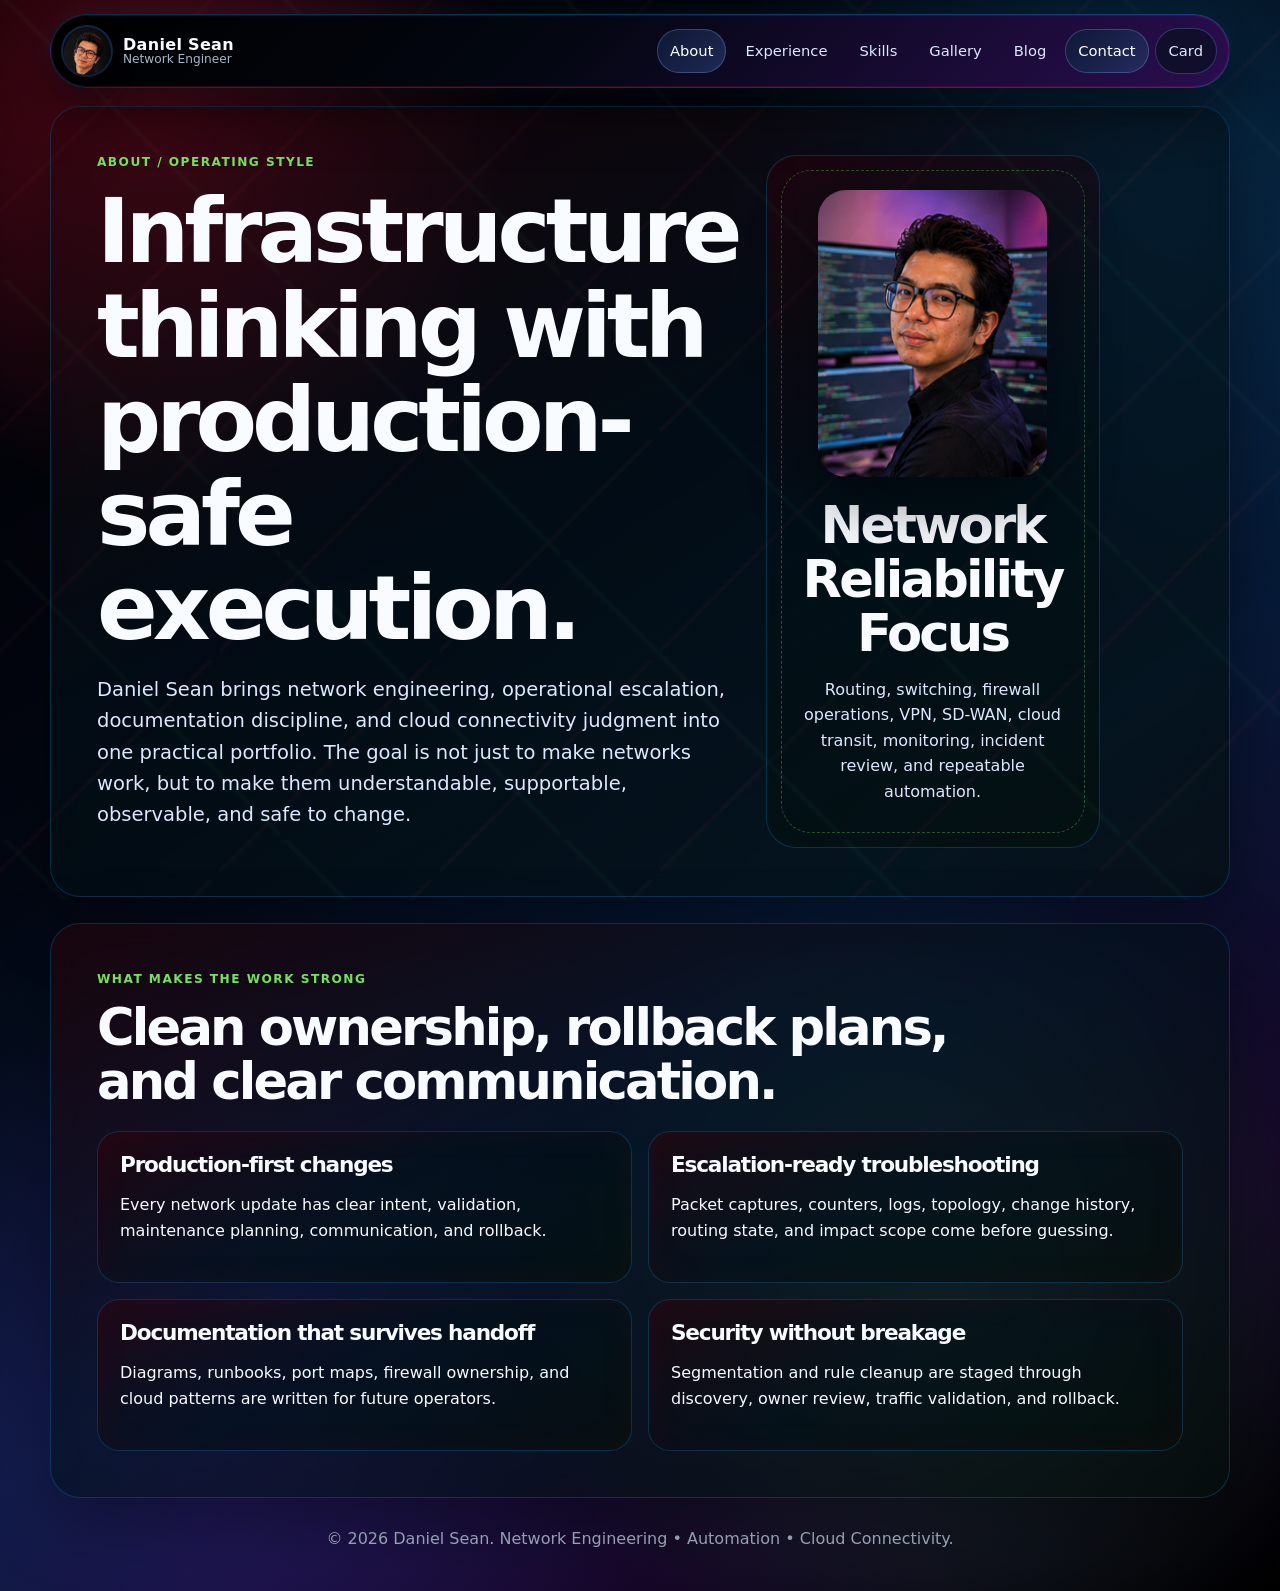
==== commit f5424f5d: "Add files via upload" ====
--- a/about.html
+++ b/about.html
@@ -1 +1,27 @@
-<!doctype html><html lang="en"><head><meta charset="utf-8"><meta name="viewport" content="width=device-width, initial-scale=1"><title>Daniel Sean | Network Engineer</title><meta name="description" content="Daniel Sean network engineer portfolio."><link rel="icon" href="assets/img/favicon.svg"><link rel="stylesheet" href="assets/css/styles.css"></head><body><header class="site-header"><a class="brand" href="index.html"><img src="assets/img/profiles/daniel-sean-network-engineer-headshot-studio.png" alt="Daniel Sean logo"><span>Daniel Sean</span></a><button class="nav-toggle">☰</button><nav class="site-nav"><a href="index.html">Home</a><a href="about.html">About</a><a href="skills.html">Skills</a><a href="experience.html">Experience</a><a href="gallery.html">Gallery</a><a href="blog.html">Insights</a><a href="contact.html">Contact</a></nav></header><main><section class="page-hero compact"><img class="page-headshot" src="assets/img/profiles/daniel-sean-network-engineer-datacenter-portrait.png" alt="Daniel Sean data center portrait"><div><p class="eyebrow">About</p><h1>Network Engineering Built for Reliable Operations</h1><p class="lead">Daniel Sean helps stabilize, secure, and document infrastructure so teams can operate with confidence.</p></div></section><section class="glass contact-panel"><h2>Professional Focus</h2><p>Daniel’s work centers on hybrid cloud networking, enterprise edge architecture, firewall operations, wireless reliability, and infrastructure automation. The goal is practical engineering: fewer outages, cleaner handoffs, stronger security posture, and changes that can be understood later by the next engineer on call.</p></section><section class="split"><article class="card"><h3>Operating Style</h3><p>Clear runbooks, clean diagrams, scoped changes, rollback awareness, and communication that helps stakeholders understand risk.</p></article><article class="card"><h3>Best Fit Work</h3><p>Network refreshes, firewall cleanup, hybrid connectivity, wireless troubleshooting, cloud edge support, automation cleanup, monitoring, and escalation support.</p></article></section></main><footer class="site-footer"><p>© 2026 Daniel Sean. Network Engineer | Always Building. Always Securing.</p><nav><a href="index.html">Home</a><a href="skills.html">Skills</a><a href="experience.html">Experience</a><a href="contact.html">Contact</a></nav></footer><button class="to-top">▲</button><script src="assets/js/app.js"></script></body></html>
+<!DOCTYPE html>
+<html lang="en">
+<head>
+  <meta charset="UTF-8" />
+  <meta name="viewport" content="width=device-width, initial-scale=1.0" />
+  <title>About Daniel Sean | Network Engineer</title>
+  <meta name="description" content="Expanded network engineer portfolio page for enterprise routing, cloud networking, security, automation, and support operations." />
+  <link rel="icon" href="assets/img/favicon.svg" type="image/svg+xml" />
+  <link rel="stylesheet" href="assets/css/styles.css" />
+  <script defer src="assets/js/app.js"></script>
+</head>
+<body>
+  <div class="mesh-bg" aria-hidden="true"></div>
+  <header class="site-header">
+    <a class="brand" href="index.html" aria-label="Daniel Sean home"><span class="brand-mark"><img src="assets/img/daniel-sean-professional-headshot.png" alt="Daniel Sean professional headshot" /></span><span class="brand-text"><strong>Daniel Sean</strong><small>Network Engineer</small></span></a>
+    <button class="menu-toggle" type="button" aria-label="Open navigation" aria-expanded="false"><span></span><span></span><span></span></button>
+    <nav class="nav-links" aria-label="Primary navigation">
+      <a href="about.html">About</a><a href="experience.html">Experience</a><a href="skills.html">Skills</a><a href="gallery.html">Gallery</a><a href="blog.html">Blog</a><a href="contact.html" class="nav-cta">Contact</a><a href="../portfolio-card/" class="nav-card-link">Card</a>
+    </nav>
+  </header>
+  <main id="home">
+    <section class="hero section-shell page-hero"><div class="hero-copy"><p class="eyebrow">About / Operating Style</p><h1>Infrastructure thinking with production-safe execution.</h1><p class="hero-lede">Daniel Sean brings network engineering, operational escalation, documentation discipline, and cloud connectivity judgment into one practical portfolio. The goal is not just to make networks work, but to make them understandable, supportable, observable, and safe to change.</p></div><aside class="hero-card"><div class="signal-ring"></div><img src="assets/img/daniel-sean-hybrid-cloud-monitoring.png" alt="Daniel Sean network engineer portrait with monitoring screens" /><h2>Network Reliability Focus</h2><p>Routing, switching, firewall operations, VPN, SD-WAN, cloud transit, monitoring, incident review, and repeatable automation.</p></aside></section><section class="section-shell feature-grid-section"><div class="section-heading"><p class="eyebrow">What Makes The Work Strong</p><h2>Clean ownership, rollback plans, and clear communication.</h2></div><div class="feature-grid"><article><h3>Production-first changes</h3><p>Every network update has clear intent, validation, maintenance planning, communication, and rollback.</p></article><article><h3>Escalation-ready troubleshooting</h3><p>Packet captures, counters, logs, topology, change history, routing state, and impact scope come before guessing.</p></article><article><h3>Documentation that survives handoff</h3><p>Diagrams, runbooks, port maps, firewall ownership, and cloud patterns are written for future operators.</p></article><article><h3>Security without breakage</h3><p>Segmentation and rule cleanup are staged through discovery, owner review, traffic validation, and rollback.</p></article></div></section>
+  </main>
+  <button class="scroll-top-btn" type="button" aria-label="Scroll to top">▲</button>
+  <footer><p>© <span id="year"></span> Daniel Sean. Network Engineering • Automation • Cloud Connectivity.</p></footer>
+</body>
+</html>
--- a/assets/css/styles.css
+++ b/assets/css/styles.css
@@ -1 +1,672 @@
-:root{--bg:#06101b;--text:#f7f9ff;--muted:#b9c4d6;--blue:#4f8cff;--purple:#8d67ff;--line:#2e405a;--shadow:0 24px 70px rgba(0,0,0,.45)}*{box-sizing:border-box}html{scroll-behavior:smooth}body{margin:0;font-family:Inter,system-ui,sans-serif;background:radial-gradient(circle at 78% 8%,rgba(141,103,255,.28),transparent 34%),radial-gradient(circle at 18% 5%,rgba(79,140,255,.18),transparent 33%),linear-gradient(135deg,#03070d,#06101b 42%,#0b1320);color:var(--text);line-height:1.6}a{color:inherit;text-decoration:none}.site-header{position:sticky;top:0;z-index:50;display:flex;align-items:center;justify-content:space-between;padding:16px clamp(18px,5vw,70px);background:rgba(4,10,18,.86);backdrop-filter:blur(18px);border-bottom:1px solid rgba(255,255,255,.08)}.brand{display:flex;align-items:center;gap:12px;font-weight:800;letter-spacing:.08em;text-transform:uppercase}.brand img{width:44px;height:44px;border-radius:999px;object-fit:cover;border:2px solid var(--blue);box-shadow:0 0 0 4px rgba(79,140,255,.13)}.site-nav{display:flex;gap:28px;color:var(--muted);font-weight:600}.site-nav a:hover{color:white}.nav-toggle{display:none;background:transparent;color:white;border:1px solid var(--line);border-radius:12px;padding:8px 12px}main{width:min(1120px,calc(100% - 36px));margin:auto;padding:64px 0}.hero{display:grid;grid-template-columns:1fr 1.05fr;gap:48px;align-items:center;min-height:650px}.eyebrow{color:var(--blue);text-transform:uppercase;font-weight:800;letter-spacing:.12em}.hero h1,.page-hero h1{font-size:clamp(2.8rem,7vw,5.8rem);line-height:.95;margin:0 0 22px}.lead{font-size:clamp(1.06rem,2vw,1.3rem);color:#ecf2ff;max-width:650px}.hero-actions{display:flex;gap:14px;flex-wrap:wrap;margin:30px 0}.btn{display:inline-flex;align-items:center;justify-content:center;min-height:48px;padding:13px 22px;border-radius:10px;font-weight:800;border:1px solid var(--line);box-shadow:0 16px 40px rgba(0,0,0,.22)}.btn.primary{background:linear-gradient(135deg,var(--blue),#2c66df);color:white}.btn.ghost{background:rgba(255,255,255,.04);color:white}.pills{display:flex;flex-wrap:wrap;gap:10px;margin-top:36px}.pills span{border:1px solid rgba(121,201,255,.26);background:rgba(8,18,30,.74);padding:10px 12px;border-radius:999px;color:#dbe8ff;font-weight:700}.hero-photo{border-radius:36px;overflow:hidden;min-height:590px;box-shadow:var(--shadow);border:1px solid rgba(255,255,255,.1);background:#07111d}.hero-photo img{width:100%;height:100%;min-height:590px;object-fit:cover;display:block}.glass,.card,.project,.gallery-card,.skill-list article,.timeline article{background:linear-gradient(145deg,rgba(16,28,43,.88),rgba(8,17,29,.78));border:1px solid rgba(255,255,255,.1);box-shadow:var(--shadow);border-radius:18px}.intro{display:grid;grid-template-columns:1.5fr 1fr;gap:30px;padding:34px}.stats{display:grid;grid-template-columns:repeat(3,1fr);gap:15px}.stats strong{display:block;color:var(--blue);font-size:1.8rem}.card-grid,.project-grid,.gallery-grid,.split{display:grid;grid-template-columns:repeat(4,1fr);gap:18px}.project-grid{grid-template-columns:repeat(3,1fr)}.gallery-grid{grid-template-columns:repeat(2,1fr)}.split{grid-template-columns:repeat(2,1fr)}section{margin-bottom:42px}.card,.project,.gallery-card,.skill-list article,.timeline article{padding:24px}.project-img{height:150px;border-radius:14px;margin-bottom:18px;background-size:cover;background-position:center;border:1px solid rgba(255,255,255,.08)}.datacenter{background-image:linear-gradient(rgba(0,0,0,.15),rgba(0,0,0,.25)),url('../img/profiles/daniel-sean-network-engineer-datacenter-portrait.png')}.firewall{background:linear-gradient(135deg,#171d25,#35100d 45%,#ff6a3d 48%,#07111d 50%,#111927)}.wireless{background:radial-gradient(circle at 50% 45%,#dbefff 0 3%,#5e9cff 4% 7%,transparent 8%),radial-gradient(circle at 50% 45%,transparent 0 18%,rgba(121,201,255,.22) 19% 21%,transparent 22% 31%,rgba(141,103,255,.2) 32% 34%,transparent 35%),#0c1522}.code{background-image:linear-gradient(rgba(0,0,0,.2),rgba(0,0,0,.35)),url('../img/profiles/daniel-sean-network-engineer-command-center.png')}.page-hero{padding:44px 0 24px}.page-hero.compact{display:grid;grid-template-columns:220px 1fr;gap:30px;align-items:center}.page-headshot{width:220px;height:220px;border-radius:26px;object-fit:cover;border:1px solid rgba(255,255,255,.18);box-shadow:var(--shadow)}.skill-list,.timeline,.blog-list{display:grid;gap:18px}.timeline article{position:relative;padding-left:72px}.timeline span{position:absolute;left:24px;top:27px;width:34px;height:34px;border-radius:999px;background:var(--blue);display:grid;place-items:center;font-weight:900}.contact-panel{padding:34px}.site-footer{display:flex;justify-content:space-between;gap:20px;align-items:center;padding:28px clamp(18px,5vw,70px);border-top:1px solid rgba(255,255,255,.08);background:rgba(4,10,18,.75);color:var(--muted)}.site-footer nav{display:flex;gap:18px}.to-top{position:fixed;right:22px;bottom:22px;width:44px;height:44px;border-radius:999px;border:1px solid var(--line);background:#f8fbff;color:#06101b;font-weight:900;box-shadow:var(--shadow);cursor:pointer}::-webkit-scrollbar{width:14px}::-webkit-scrollbar-track{background:#050b13}::-webkit-scrollbar-thumb{background:linear-gradient(var(--blue),var(--purple));border:3px solid #050b13;border-radius:999px}@media(max-width:850px){.nav-toggle{display:block}.site-nav{display:none;position:absolute;left:18px;right:18px;top:72px;flex-direction:column;background:#07111d;border:1px solid var(--line);border-radius:16px;padding:16px}.site-nav.open{display:flex}.hero{grid-template-columns:1fr;min-height:auto}.hero-photo{min-height:420px;order:-1}.hero-photo img{min-height:420px}.intro,.stats,.card-grid,.project-grid,.gallery-grid,.split,.page-hero.compact{grid-template-columns:1fr}.page-headshot{width:150px;height:150px}.site-footer{flex-direction:column;text-align:center}.site-footer nav{flex-wrap:wrap;justify-content:center}}@media(max-width:520px){main{width:min(100% - 24px,1120px);padding:34px 0}.brand span{font-size:.88rem}.hero h1,.page-hero h1{font-size:2.65rem}.hero-photo,.hero-photo img{min-height:360px}.hero-actions .btn{width:100%}.stats{grid-template-columns:1fr}.timeline article{padding-left:24px}.timeline span{position:static;margin-bottom:10px}.gallery-grid{grid-template-columns:1fr}}
+:root {
+  --ink: #08090b;
+  --ink-soft: #15171c;
+  --charcoal: #202228;
+  --bone: #f6f0df;
+  --bone-soft: #ede3c8;
+  --ember: #f05d2f;
+  --ember-dark: #a8351f;
+  --venom: #79e05f;
+  --moss: #2f6b3a;
+  --silver: #c9c6b9;
+  --muted: #a9a28f;
+  --glass: rgba(246, 240, 223, 0.09);
+  --border: rgba(246, 240, 223, 0.18);
+  --shadow: 0 24px 70px rgba(0, 0, 0, 0.38);
+  --radius-xl: 30px;
+  --radius-lg: 22px;
+  --radius-md: 16px;
+  --max: 1180px;
+}
+
+* { box-sizing: border-box; }
+
+html { scroll-behavior: smooth; }
+
+body {
+  margin: 0;
+  font-family: Inter, ui-sans-serif, system-ui, -apple-system, BlinkMacSystemFont, "Segoe UI", sans-serif;
+  color: var(--bone);
+  background:
+    radial-gradient(circle at 18% 12%, rgba(240, 93, 47, 0.20), transparent 28rem),
+    radial-gradient(circle at 86% 16%, rgba(121, 224, 95, 0.14), transparent 24rem),
+    linear-gradient(140deg, #07080a 0%, #121317 44%, #22110d 100%);
+  line-height: 1.6;
+  min-height: 100vh;
+}
+
+body::before {
+  content: "";
+  position: fixed;
+  inset: 0;
+  pointer-events: none;
+  opacity: 0.16;
+  background-image:
+    linear-gradient(115deg, transparent 0 46%, rgba(246, 240, 223, .13) 47%, transparent 48% 100%),
+    linear-gradient(65deg, transparent 0 50%, rgba(121, 224, 95, .12) 51%, transparent 52% 100%);
+  background-size: 190px 190px, 230px 230px;
+  mask-image: radial-gradient(circle at center, black 10%, transparent 82%);
+}
+
+a { color: inherit; text-decoration: none; }
+img { max-width: 100%; display: block; }
+
+.site-header {
+  position: sticky;
+  top: 14px;
+  z-index: 50;
+  width: min(var(--max), calc(100% - 28px));
+  margin: 14px auto 0;
+  padding: 12px;
+  display: flex;
+  align-items: center;
+  justify-content: space-between;
+  border: 1px solid var(--border);
+  border-radius: 999px;
+  background: rgba(8, 9, 11, 0.76);
+  box-shadow: var(--shadow);
+  backdrop-filter: blur(18px);
+}
+
+.brand {
+  display: inline-flex;
+  align-items: center;
+  gap: 12px;
+  min-width: 0;
+}
+
+.brand-mark {
+  width: 48px;
+  height: 48px;
+  display: grid;
+  place-items: center;
+  border-radius: 50%;
+  font-weight: 900;
+  letter-spacing: -0.08em;
+  color: var(--ink);
+  background: linear-gradient(135deg, var(--bone) 0%, var(--ember) 55%, var(--venom) 100%);
+  box-shadow: inset 0 0 0 3px rgba(8, 9, 11, .45), 0 8px 22px rgba(240, 93, 47, .25);
+}
+
+.brand-text { display: grid; line-height: 1.1; }
+.brand-text strong { letter-spacing: .02em; }
+.brand-text small { color: var(--muted); font-size: .76rem; }
+
+.nav-links {
+  display: flex;
+  align-items: center;
+  gap: 6px;
+}
+
+.nav-links a {
+  padding: 10px 13px;
+  border-radius: 999px;
+  color: var(--bone-soft);
+  font-size: .92rem;
+  transition: 180ms ease;
+}
+
+.nav-links a:hover,
+.nav-links .nav-cta {
+  background: rgba(246, 240, 223, .11);
+  color: white;
+}
+
+.nav-card-link {
+  border: 1px solid rgba(121, 224, 95, .34);
+  color: var(--venom) !important;
+}
+
+.menu-toggle {
+  display: none;
+  width: 48px;
+  height: 44px;
+  border: 1px solid var(--border);
+  border-radius: 16px;
+  background: rgba(246, 240, 223, .08);
+  cursor: pointer;
+}
+
+.menu-toggle span {
+  display: block;
+  width: 22px;
+  height: 2px;
+  margin: 5px auto;
+  border-radius: 999px;
+  background: var(--bone);
+}
+
+.section-shell {
+  width: min(var(--max), calc(100% - 28px));
+  margin: 26px auto;
+  padding: clamp(22px, 4vw, 46px);
+  border: 1px solid var(--border);
+  border-radius: var(--radius-xl);
+  background:
+    linear-gradient(155deg, rgba(246, 240, 223, .105), rgba(246, 240, 223, .035)),
+    rgba(8, 9, 11, .38);
+  box-shadow: var(--shadow);
+  backdrop-filter: blur(15px);
+  overflow: hidden;
+}
+
+.hero {
+  min-height: calc(100vh - 120px);
+  display: grid;
+  grid-template-columns: 1.2fr .8fr;
+  align-items: center;
+  gap: 28px;
+  margin-top: 18px;
+}
+
+.eyebrow {
+  color: var(--venom);
+  font-weight: 800;
+  letter-spacing: .12em;
+  text-transform: uppercase;
+  font-size: .76rem;
+  margin: 0 0 12px;
+}
+
+h1, h2, h3 { line-height: 1.05; margin: 0; letter-spacing: -0.055em; }
+h1 { font-size: clamp(2.7rem, 7vw, 6.9rem); max-width: 900px; }
+h2 { font-size: clamp(2rem, 4vw, 4.4rem); }
+h3 { font-size: 1.35rem; }
+
+.hero-lede {
+  max-width: 760px;
+  color: var(--bone-soft);
+  font-size: clamp(1.02rem, 2vw, 1.22rem);
+}
+
+.hero-actions, .contact-actions {
+  display: flex;
+  flex-wrap: wrap;
+  gap: 12px;
+  margin-top: 24px;
+}
+
+.btn {
+  display: inline-flex;
+  align-items: center;
+  justify-content: center;
+  min-height: 48px;
+  padding: 13px 20px;
+  border-radius: 999px;
+  font-weight: 850;
+  border: 1px solid var(--border);
+  transition: transform 180ms ease, box-shadow 180ms ease;
+}
+
+.btn:hover { transform: translateY(-2px); }
+
+.btn-primary {
+  color: #08090b;
+  background: linear-gradient(135deg, var(--bone) 0%, var(--ember) 62%, var(--venom) 140%);
+  box-shadow: 0 14px 34px rgba(240, 93, 47, .25);
+}
+
+.btn-secondary {
+  color: var(--bone);
+  background: rgba(246, 240, 223, .08);
+}
+
+.hero-stats {
+  display: flex;
+  flex-wrap: wrap;
+  gap: 12px;
+  margin-top: 26px;
+}
+
+.hero-stats span {
+  min-width: 140px;
+  padding: 14px;
+  border: 1px solid var(--border);
+  border-radius: 18px;
+  background: rgba(8, 9, 11, .34);
+}
+
+.hero-stats strong { display: block; color: white; }
+.hero-stats small { color: var(--muted); }
+
+.hero-card {
+  position: relative;
+  padding: 26px;
+  border-radius: var(--radius-xl);
+  background:
+    radial-gradient(circle at 50% 0%, rgba(121, 224, 95, .22), transparent 19rem),
+    linear-gradient(160deg, rgba(246, 240, 223, .14), rgba(246, 240, 223, .035));
+  border: 1px solid var(--border);
+  text-align: center;
+}
+
+.signal-ring {
+  position: absolute;
+  inset: 14px;
+  border-radius: inherit;
+  border: 1px dashed rgba(121, 224, 95, .32);
+  pointer-events: none;
+}
+
+.hero-card img {
+  width: min(250px, 78%);
+  margin: 8px auto 22px;
+  border-radius: 32px;
+  filter: drop-shadow(0 22px 34px rgba(0,0,0,.45));
+}
+
+.hero-card p { color: var(--bone-soft); }
+.badge-row { display: flex; flex-wrap: wrap; gap: 8px; justify-content: center; }
+.badge-row span, .skill-cloud span {
+  border: 1px solid rgba(121, 224, 95, .28);
+  background: rgba(121, 224, 95, .08);
+  color: var(--bone);
+  border-radius: 999px;
+  padding: 8px 11px;
+  font-size: .84rem;
+  font-weight: 700;
+}
+
+.split-section {
+  display: grid;
+  grid-template-columns: .8fr 1.2fr;
+  gap: 24px;
+  align-items: start;
+}
+
+.prose-card {
+  padding: 22px;
+  border-radius: var(--radius-lg);
+  border: 1px solid var(--border);
+  background: rgba(8, 9, 11, .28);
+  color: var(--bone-soft);
+}
+
+.section-heading { margin-bottom: 22px; max-width: 900px; }
+
+.accordion-grid {
+  display: grid;
+  gap: 14px;
+}
+
+.job-card {
+  border-radius: var(--radius-lg);
+  border: 1px solid var(--border);
+  background: rgba(8, 9, 11, .35);
+  overflow: hidden;
+}
+
+.job-toggle {
+  width: 100%;
+  display: grid;
+  grid-template-columns: auto 1fr auto;
+  align-items: center;
+  gap: 14px;
+  padding: 16px;
+  border: 0;
+  color: inherit;
+  text-align: left;
+  background: transparent;
+  cursor: pointer;
+}
+
+.job-logo {
+  width: 64px;
+  height: 64px;
+  border-radius: 20px;
+  overflow: hidden;
+  border: 1px solid var(--border);
+  background: rgba(246, 240, 223, .08);
+  display: grid;
+  place-items: center;
+}
+
+.job-title strong { display: block; font-size: 1.1rem; }
+.job-title small { color: var(--muted); }
+
+.job-plus {
+  width: 42px;
+  height: 42px;
+  display: grid;
+  place-items: center;
+  border-radius: 14px;
+  color: var(--ink);
+  font-size: 1.5rem;
+  font-weight: 900;
+  background: linear-gradient(135deg, var(--bone), var(--ember));
+}
+
+.job-panel {
+  max-height: 0;
+  overflow: hidden;
+  transition: max-height 260ms ease;
+  border-top: 1px solid transparent;
+}
+
+.job-card.is-open .job-panel {
+  max-height: 520px;
+  border-top-color: var(--border);
+}
+
+.job-card.is-open .job-plus { background: linear-gradient(135deg, var(--venom), var(--bone)); }
+
+.job-panel p, .job-panel ul {
+  margin: 0;
+  padding: 18px 20px;
+  color: var(--bone-soft);
+}
+
+.job-panel ul { padding-top: 0; padding-left: 42px; }
+
+.skill-cloud {
+  display: flex;
+  flex-wrap: wrap;
+  gap: 10px;
+}
+
+.gallery-grid, .blog-grid {
+  display: grid;
+  grid-template-columns: repeat(4, 1fr);
+  gap: 16px;
+}
+
+.gallery-grid figure, .blog-grid article {
+  margin: 0;
+  padding: 14px;
+  border-radius: var(--radius-lg);
+  border: 1px solid var(--border);
+  background: rgba(8, 9, 11, .33);
+}
+
+.gallery-grid img {
+  width: 100%;
+  aspect-ratio: 4 / 3;
+  object-fit: cover;
+  border-radius: 18px;
+}
+
+.gallery-grid figcaption {
+  padding: 12px 4px 2px;
+  font-weight: 850;
+}
+
+.blog-grid { grid-template-columns: repeat(3, 1fr); }
+
+.blog-grid article span {
+  color: var(--venom);
+  font-weight: 850;
+  font-size: .78rem;
+  text-transform: uppercase;
+  letter-spacing: .1em;
+}
+
+.blog-grid p { color: var(--bone-soft); }
+.blog-grid a { color: var(--venom); font-weight: 850; }
+
+.contact-panel {
+  display: grid;
+  grid-template-columns: 1fr auto;
+  gap: 24px;
+  align-items: center;
+}
+
+footer {
+  width: min(var(--max), calc(100% - 28px));
+  margin: 28px auto 40px;
+  color: var(--muted);
+  text-align: center;
+}
+
+@media (max-width: 900px) {
+  .site-header {
+    align-items: flex-start;
+    border-radius: 26px;
+    flex-wrap: wrap;
+  }
+
+  .menu-toggle { display: block; }
+
+  .nav-links {
+    display: none;
+    width: 100%;
+    grid-template-columns: repeat(2, minmax(0, 1fr));
+    gap: 8px;
+    padding-top: 12px;
+  }
+
+  .nav-links.is-open { display: grid; }
+
+  .nav-links a {
+    text-align: center;
+    border: 1px solid var(--border);
+    background: rgba(246, 240, 223, .06);
+  }
+
+  .hero, .split-section, .contact-panel {
+    grid-template-columns: 1fr;
+  }
+
+  .hero {
+    min-height: auto;
+    padding-top: 34px;
+  }
+
+  .gallery-grid { grid-template-columns: repeat(2, 1fr); }
+  .blog-grid { grid-template-columns: 1fr; }
+}
+
+@media (max-width: 560px) {
+  .site-header, .section-shell, footer { width: calc(100% - 18px); }
+  .site-header { top: 8px; margin-top: 8px; }
+  .brand-mark { width: 42px; height: 42px; }
+  .brand-text strong { font-size: .95rem; }
+
+  h1 { font-size: clamp(2.35rem, 15vw, 4.3rem); }
+  h2 { font-size: clamp(1.75rem, 10vw, 3rem); }
+
+  .section-shell { padding: 18px; border-radius: 24px; }
+  .hero-actions, .contact-actions { display: grid; }
+  .btn { width: 100%; }
+
+  .job-toggle {
+    grid-template-columns: auto 1fr;
+  }
+
+  .job-plus {
+    grid-column: 1 / -1;
+    width: 100%;
+  }
+
+  .job-logo { width: 56px; height: 56px; border-radius: 18px; }
+  .job-panel ul { padding-left: 34px; }
+  .gallery-grid { grid-template-columns: 1fr; }
+
+  .nav-links { grid-template-columns: 1fr 1fr; }
+}
+
+/* Fixed navigation + Spawn-comic polish override: appended so original structure stays intact. */
+:root {
+  --spawn-black: #050506;
+  --spawn-ink: #0b0d0b;
+  --spawn-red: #8f1212;
+  --spawn-red-hot: #e32626;
+  --spawn-green: #39ff7a;
+  --spawn-green-deep: #0a6f35;
+  --spawn-cape: #210909;
+}
+
+html { scroll-padding-top: 112px; }
+
+body {
+  padding-top: 96px;
+  background:
+    radial-gradient(circle at 15% 8%, rgba(227, 38, 38, 0.28), transparent 24rem),
+    radial-gradient(circle at 86% 10%, rgba(57, 255, 122, 0.17), transparent 28rem),
+    radial-gradient(circle at 55% 92%, rgba(143, 18, 18, 0.24), transparent 30rem),
+    linear-gradient(145deg, #020203 0%, #080908 38%, #180707 72%, #050506 100%);
+}
+
+body::after {
+  content: "";
+  position: fixed;
+  inset: 0;
+  pointer-events: none;
+  opacity: .16;
+  background-image:
+    linear-gradient(135deg, transparent 0 47%, rgba(227, 38, 38, .28) 48%, transparent 49% 100%),
+    linear-gradient(45deg, transparent 0 50%, rgba(57, 255, 122, .18) 51%, transparent 52% 100%);
+  background-size: 220px 220px, 280px 280px;
+  mix-blend-mode: screen;
+}
+
+.site-header {
+  position: fixed;
+  top: 14px;
+  left: 50%;
+  transform: translateX(-50%);
+  margin: 0;
+  border-color: rgba(57, 255, 122, .25);
+  background:
+    linear-gradient(135deg, rgba(5, 5, 6, .94), rgba(33, 9, 9, .88)),
+    rgba(5, 5, 6, .92);
+  box-shadow: 0 18px 60px rgba(0,0,0,.58), 0 0 28px rgba(57,255,122,.08), inset 0 0 0 1px rgba(227,38,38,.16);
+}
+
+.brand-mark,
+.btn-primary,
+.link-grid .primary-link {
+  background: linear-gradient(135deg, #f6f0df 0%, var(--spawn-red-hot) 46%, var(--spawn-red) 62%, var(--spawn-green) 145%);
+}
+
+.nav-links a:hover,
+.nav-links .nav-cta,
+.nav-links .is-active {
+  background: linear-gradient(135deg, rgba(143,18,18,.7), rgba(57,255,122,.12));
+  color: #fff;
+  box-shadow: inset 0 0 0 1px rgba(57,255,122,.18);
+}
+
+.nav-card-link {
+  background: rgba(57,255,122,.06);
+  border-color: rgba(57,255,122,.42);
+}
+
+.section-shell,
+.hero-card,
+.job-card,
+.gallery-grid figure,
+.blog-grid article,
+.prose-card,
+.timeline-card,
+.feature-grid article,
+.skills-page-grid article,
+.gallery-page-grid figure,
+.blog-page-list article {
+  border-color: rgba(57, 255, 122, .20);
+  background:
+    linear-gradient(155deg, rgba(227,38,38,.10), rgba(57,255,122,.035)),
+    rgba(5,5,6,.52);
+}
+
+.page-hero { min-height: auto; }
+.compact-page-hero { display: block; }
+
+.feature-grid,
+.skills-page-grid,
+.gallery-page-grid {
+  display: grid;
+  grid-template-columns: repeat(2, minmax(0, 1fr));
+  gap: 16px;
+}
+
+.feature-grid article,
+.skills-page-grid article,
+.timeline-card,
+.blog-page-list article {
+  padding: 22px;
+  border-radius: var(--radius-lg);
+  border: 1px solid rgba(57,255,122,.20);
+  box-shadow: inset 0 0 32px rgba(143,18,18,.08);
+}
+
+.timeline-section,
+.blog-page-list { display: grid; gap: 18px; }
+.timeline-card { display: grid; grid-template-columns: 96px 1fr; gap: 22px; align-items: start; }
+.timeline-card img { width: 96px; border-radius: 24px; border: 1px solid rgba(57,255,122,.22); }
+.timeline-card ul { color: var(--bone-soft); }
+
+.gallery-page-grid figure { margin: 0; padding: 16px; border-radius: var(--radius-lg); }
+.gallery-page-grid img { width: 100%; border-radius: 20px; aspect-ratio: 16 / 10; object-fit: cover; }
+.gallery-page-grid figcaption { display: grid; gap: 6px; padding: 14px 4px 2px; }
+.gallery-page-grid figcaption span { color: var(--bone-soft); }
+
+.blog-page-list article { display: grid; gap: 14px; }
+.blog-page-list .btn { width: fit-content; }
+.vertical-actions { display: grid; min-width: min(360px, 100%); }
+
+.scroll-top-btn {
+  position: fixed;
+  right: 18px;
+  bottom: 18px;
+  z-index: 80;
+  width: 48px;
+  height: 48px;
+  border: 1px solid rgba(57,255,122,.38);
+  border-radius: 50%;
+  color: #08090b;
+  background: linear-gradient(135deg, #f6f0df, var(--spawn-green));
+  box-shadow: 0 16px 34px rgba(0,0,0,.45), 0 0 22px rgba(57,255,122,.20);
+  cursor: pointer;
+  font-size: 1.05rem;
+  font-weight: 900;
+  opacity: 0;
+  transform: translateY(14px) scale(.94);
+  pointer-events: none;
+  transition: opacity 180ms ease, transform 180ms ease;
+}
+
+.scroll-top-btn.is-visible {
+  opacity: 1;
+  transform: translateY(0) scale(1);
+  pointer-events: auto;
+}
+
+@media (max-width: 900px) {
+  body { padding-top: 92px; }
+  .site-header { top: 8px; }
+  .feature-grid,
+  .skills-page-grid,
+  .gallery-page-grid { grid-template-columns: 1fr; }
+  .timeline-card { grid-template-columns: 1fr; }
+  .timeline-card img { width: 84px; }
+}
+
+@media (max-width: 560px) {
+  html { scroll-padding-top: 96px; }
+  body { padding-top: 86px; }
+  .site-header { width: calc(100% - 18px); }
+  .scroll-top-btn { width: 44px; height: 44px; right: 12px; bottom: 12px; }
+}
+
+
+/* Daniel Sean final pass: menu stays at the document top, not fixed to the viewport; modernized red/blue/green/purple/yellow/white palette. */
+:root{--blood-red:#ff1744;--blood-red-deep:#8b0018;--comic-blue:#17a8ff;--midnight-blue:#030712;--midnight-blue-2:#061a38;--true-black:#000;--neon-green:#44ff88;--forest-green:#087a44;--deep-purple:#32105f;--violet-glow:#7c2cff;--signal-yellow:#ffe45c;--clean-white:#f8fbff;--bone:#f8fbff;--bone-soft:#dce8ff;--muted:#a8b6c9;--border:rgba(248,251,255,.18)}
+html{scroll-padding-top:18px}body{padding-top:0!important;background:radial-gradient(circle at 12% 8%,rgba(255,23,68,.34),transparent 23rem),radial-gradient(circle at 90% 10%,rgba(23,168,255,.20),transparent 27rem),radial-gradient(circle at 74% 82%,rgba(68,255,136,.16),transparent 26rem),radial-gradient(circle at 18% 90%,rgba(124,44,255,.20),transparent 28rem),linear-gradient(145deg,#000 0%,#030712 36%,#061a38 60%,#160627 82%,#000 100%)!important}.site-header{position:relative!important;top:auto!important;left:auto!important;transform:none!important;width:min(var(--max),calc(100% - 28px))!important;margin:14px auto 0!important;border-color:rgba(23,168,255,.28)!important;background:linear-gradient(135deg,rgba(0,0,0,.93),rgba(3,7,18,.92) 42%,rgba(50,16,95,.84)),rgba(0,0,0,.92)!important;box-shadow:0 18px 54px rgba(0,0,0,.58),0 0 30px rgba(23,168,255,.10),inset 0 0 0 1px rgba(255,23,68,.16)!important}.brand-mark,.btn-primary,.link-grid .primary-link{background:linear-gradient(135deg,var(--clean-white) 0%,var(--signal-yellow) 24%,var(--blood-red) 49%,var(--comic-blue) 74%,var(--neon-green) 120%)!important;color:var(--midnight-blue)!important}.nav-links a:hover,.nav-links .nav-cta,.nav-links .is-active{background:linear-gradient(135deg,rgba(255,23,68,.72),rgba(23,168,255,.28),rgba(68,255,136,.10))!important;color:#fff!important;box-shadow:inset 0 0 0 1px rgba(255,228,92,.26)!important}.nav-card-link{color:var(--signal-yellow)!important;border-color:rgba(255,228,92,.44)!important;background:rgba(255,228,92,.07)!important}.section-shell,.hero-card,.job-card,.gallery-grid figure,.blog-grid article,.prose-card,.timeline-card,.feature-grid article,.skills-page-grid article,.gallery-page-grid figure,.blog-page-list article,.deep-gallery-shell{border-color:rgba(23,168,255,.22)!important;background:linear-gradient(155deg,rgba(255,23,68,.095),rgba(23,168,255,.055) 45%,rgba(68,255,136,.035)),rgba(0,0,0,.54)!important}.deep-gallery-shell{display:grid;gap:16px}.gallery-stage{display:grid;grid-template-columns:auto minmax(0,1fr) auto;gap:12px;align-items:center}.gallery-active-card{margin:0;min-width:0;border-radius:30px;overflow:hidden;border:1px solid rgba(255,255,255,.16);background:rgba(0,0,0,.46);box-shadow:0 22px 60px rgba(0,0,0,.42)}.gallery-active-card img{width:100%;aspect-ratio:16/9;object-fit:cover;border-radius:0;background:linear-gradient(135deg,rgba(255,23,68,.18),rgba(23,168,255,.18))}.gallery-active-card figcaption{display:grid;gap:5px;padding:16px 18px 18px}.gallery-active-card strong{color:#fff;font-size:clamp(1.1rem,3vw,1.55rem)}.gallery-active-card span,.gallery-meta-row{color:var(--bone-soft)}.gallery-arrow{width:48px;height:74px;border:1px solid rgba(255,228,92,.32);border-radius:999px;color:#fff;background:linear-gradient(180deg,rgba(255,23,68,.72),rgba(23,168,255,.28));font-size:2.4rem;cursor:pointer;box-shadow:0 16px 34px rgba(0,0,0,.34)}.gallery-meta-row{display:flex;flex-wrap:wrap;justify-content:space-between;gap:10px;font-size:.9rem}.gallery-thumb-rail{display:grid;grid-auto-flow:column;grid-auto-columns:clamp(92px,12vw,142px);gap:10px;overflow-x:auto;overscroll-behavior-inline:contain;padding:4px 2px 14px;scrollbar-color:var(--comic-blue) rgba(255,255,255,.09)}.gallery-thumb{padding:0;border:1px solid rgba(248,251,255,.16);border-radius:18px;overflow:hidden;background:rgba(0,0,0,.5);cursor:pointer;opacity:.72}.gallery-thumb.is-active{opacity:1;border-color:var(--signal-yellow);box-shadow:0 0 0 3px rgba(255,228,92,.14)}.gallery-thumb img{width:100%;aspect-ratio:1/.78;object-fit:cover;background:linear-gradient(135deg,rgba(255,23,68,.28),rgba(23,168,255,.20))}.upgraded-blog-list article{position:relative;overflow:hidden}.upgraded-blog-list article:before{content:"";position:absolute;inset:0 auto 0 0;width:5px;background:linear-gradient(180deg,var(--blood-red),var(--comic-blue),var(--neon-green),var(--signal-yellow))}code{color:var(--signal-yellow)}
+@media(max-width:900px){body{padding-top:0!important}.site-header{width:calc(100% - 18px)!important;margin-top:8px!important;align-items:center!important;gap:8px}.nav-links.is-open{display:grid}.gallery-stage{grid-template-columns:1fr}.gallery-arrow{width:100%;height:46px;font-size:1.7rem}.gallery-prev{order:2}.gallery-active-card{order:1}.gallery-next{order:3}}
+@media(max-width:560px){html{scroll-padding-top:12px}.site-header{border-radius:22px!important;padding:9px!important}.brand{gap:8px}.brand-mark{width:40px!important;height:40px!important;font-size:.9rem}.brand-text strong{font-size:.9rem!important}.brand-text small{font-size:.68rem!important}.menu-toggle{width:42px;height:40px;border-radius:14px;margin-left:auto}.nav-links{grid-template-columns:1fr 1fr!important;gap:7px!important;padding-top:8px!important}.nav-links a{padding:9px 6px!important;font-size:.82rem!important;min-width:0}.section-shell{margin:14px auto!important;padding:16px!important}.hero{padding-top:18px!important}.gallery-active-card{border-radius:22px}.gallery-active-card img{aspect-ratio:4/3}.gallery-active-card figcaption{padding:13px}.gallery-thumb-rail{grid-auto-columns:82px;gap:8px}.gallery-meta-row{font-size:.78rem}}
+
+
+/* Daniel Sean photo placement cleanup: clean real-photo marks/buttons without changing the original layout. */
+.brand-mark{overflow:hidden!important;background:#050b18!important;color:transparent!important;box-shadow:0 10px 24px rgba(0,0,0,.38),0 0 0 2px rgba(82,144,255,.28)!important}
+.brand-mark img{width:100%!important;height:100%!important;object-fit:cover!important;border-radius:50%!important;display:block!important}
+.btn-primary,.link-grid .primary-link{background:linear-gradient(135deg,#0a1020 0%,#122044 55%,#1f2f63 100%)!important;color:#f8fbff!important;border-color:rgba(143,178,255,.38)!important;box-shadow:0 14px 34px rgba(0,0,0,.35),0 0 0 1px rgba(255,255,255,.04) inset!important}
+.btn-secondary,.nav-card-link{background:rgba(9,16,32,.72)!important;color:#dce8ff!important;border-color:rgba(143,178,255,.26)!important}
+.nav-links a:hover,.nav-links .nav-cta,.nav-links .is-active{background:linear-gradient(135deg,rgba(13,25,54,.95),rgba(38,54,104,.72))!important;color:#fff!important;box-shadow:inset 0 0 0 1px rgba(143,178,255,.28)!important}
+.hero-card img{width:min(270px,82%)!important;aspect-ratio:4/5!important;object-fit:cover!important;border-radius:28px!important;filter:drop-shadow(0 22px 34px rgba(0,0,0,.45))!important}
+.job-logo img,.timeline-card img{width:100%!important;height:100%!important;object-fit:cover!important;border-radius:inherit!important}
+.job-logo{border-radius:20px!important;background:#081020!important}
+.timeline-card img{aspect-ratio:1/1!important}
+.job-plus,.job-card.is-open .job-plus,.scroll-top-btn{background:linear-gradient(135deg,#f8fbff,#9fb8ff)!important;color:#06122a!important}
+.gallery-arrow{background:linear-gradient(180deg,rgba(13,25,54,.95),rgba(38,54,104,.72))!important}
+.upgraded-blog-list article:before{background:linear-gradient(180deg,#5290ff,#f8fbff)!important}
+@media(max-width:560px){.brand-mark{width:40px!important;height:40px!important}.hero-card img{width:min(220px,86%)!important}}
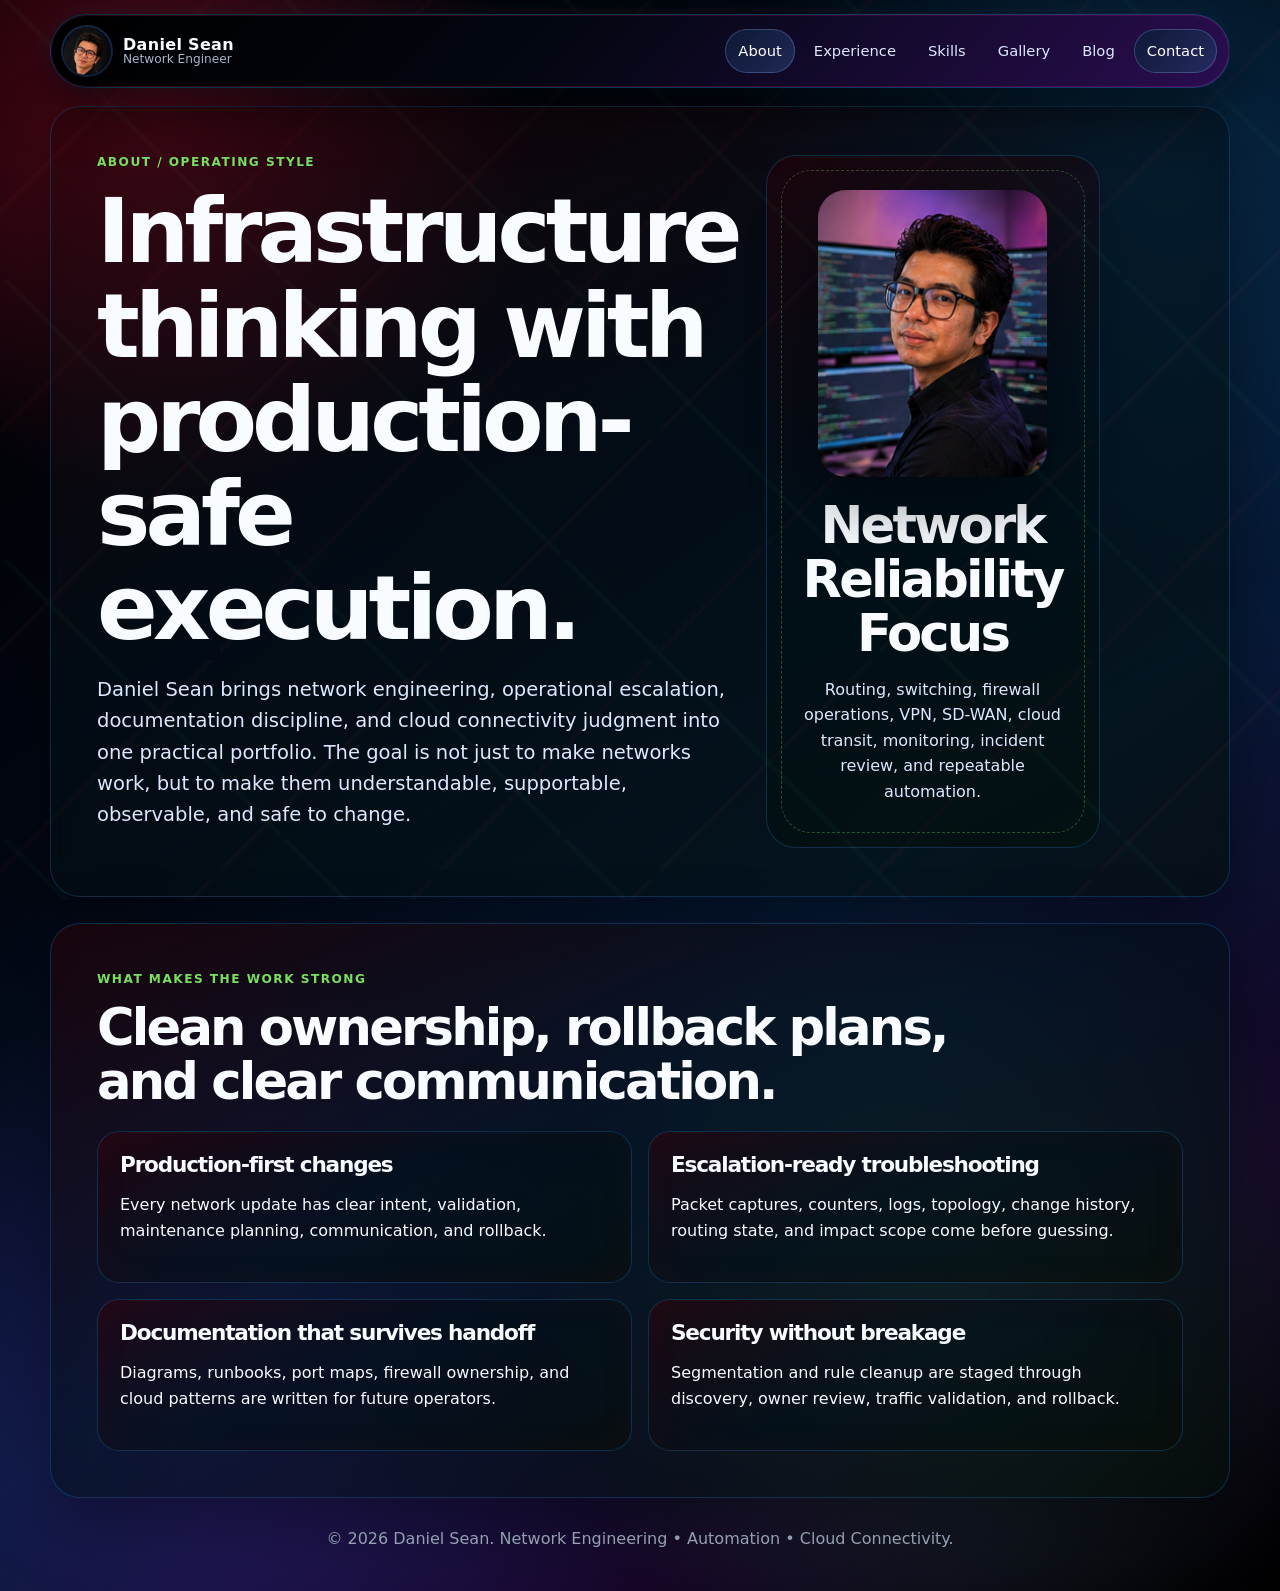
==== commit 38a31dc5: "Update about.html" ====
--- a/about.html
+++ b/about.html
@@ -15,7 +15,7 @@
     <a class="brand" href="index.html" aria-label="Daniel Sean home"><span class="brand-mark"><img src="assets/img/daniel-sean-professional-headshot.png" alt="Daniel Sean professional headshot" /></span><span class="brand-text"><strong>Daniel Sean</strong><small>Network Engineer</small></span></a>
     <button class="menu-toggle" type="button" aria-label="Open navigation" aria-expanded="false"><span></span><span></span><span></span></button>
     <nav class="nav-links" aria-label="Primary navigation">
-      <a href="about.html">About</a><a href="experience.html">Experience</a><a href="skills.html">Skills</a><a href="gallery.html">Gallery</a><a href="blog.html">Blog</a><a href="contact.html" class="nav-cta">Contact</a><a href="../portfolio-card/" class="nav-card-link">Card</a>
+      <a href="about.html">About</a><a href="experience.html">Experience</a><a href="skills.html">Skills</a><a href="gallery.html">Gallery</a><a href="blog.html">Blog</a><a href="contact.html" class="nav-cta">Contact</a>
     </nav>
   </header>
   <main id="home">
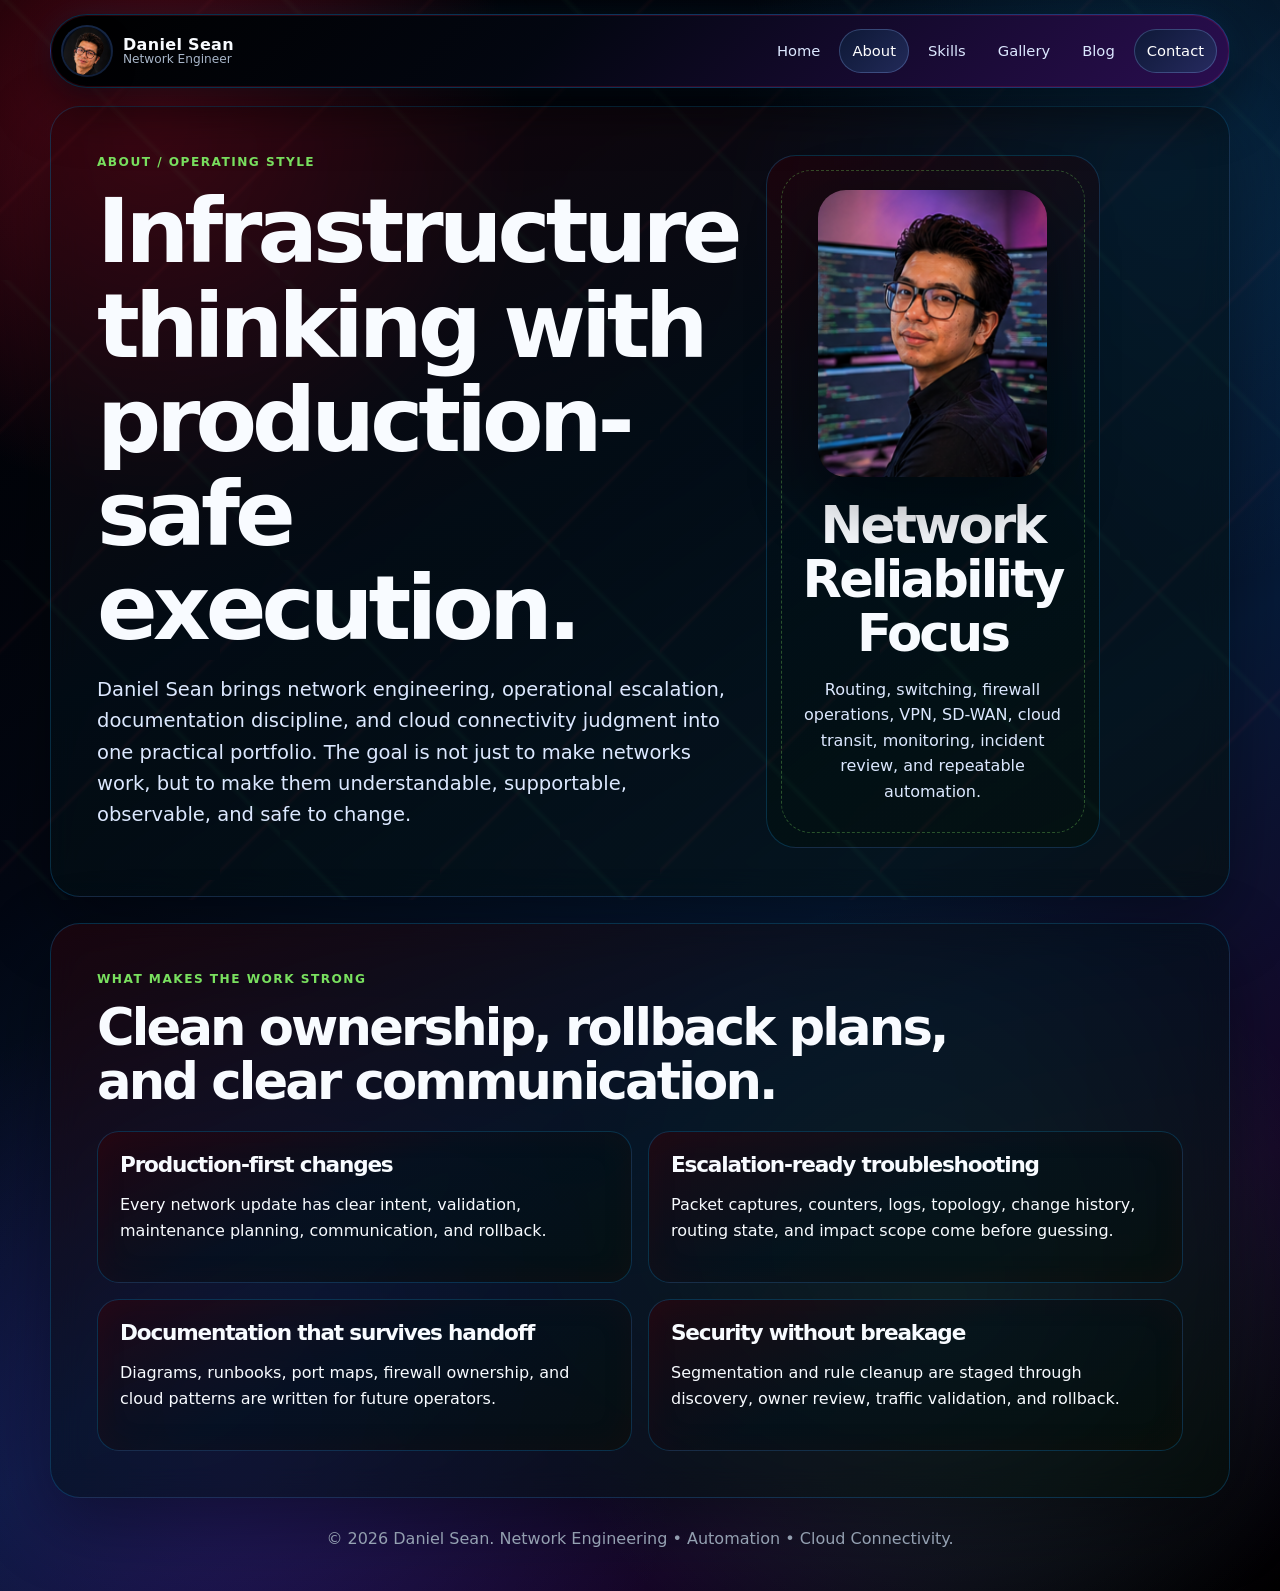
==== commit aa085df1: "Update about.html" ====
--- a/about.html
+++ b/about.html
@@ -15,7 +15,7 @@
     <a class="brand" href="index.html" aria-label="Daniel Sean home"><span class="brand-mark"><img src="assets/img/daniel-sean-professional-headshot.png" alt="Daniel Sean professional headshot" /></span><span class="brand-text"><strong>Daniel Sean</strong><small>Network Engineer</small></span></a>
     <button class="menu-toggle" type="button" aria-label="Open navigation" aria-expanded="false"><span></span><span></span><span></span></button>
     <nav class="nav-links" aria-label="Primary navigation">
-      <a href="about.html">About</a><a href="experience.html">Experience</a><a href="skills.html">Skills</a><a href="gallery.html">Gallery</a><a href="blog.html">Blog</a><a href="contact.html" class="nav-cta">Contact</a>
+      <a href="index.html">Home</a><a href="about.html">About</a><a href="skills.html">Skills</a><a href="gallery.html">Gallery</a><a href="blog.html">Blog</a><a href="contact.html" class="nav-cta">Contact</a>
     </nav>
   </header>
   <main id="home">
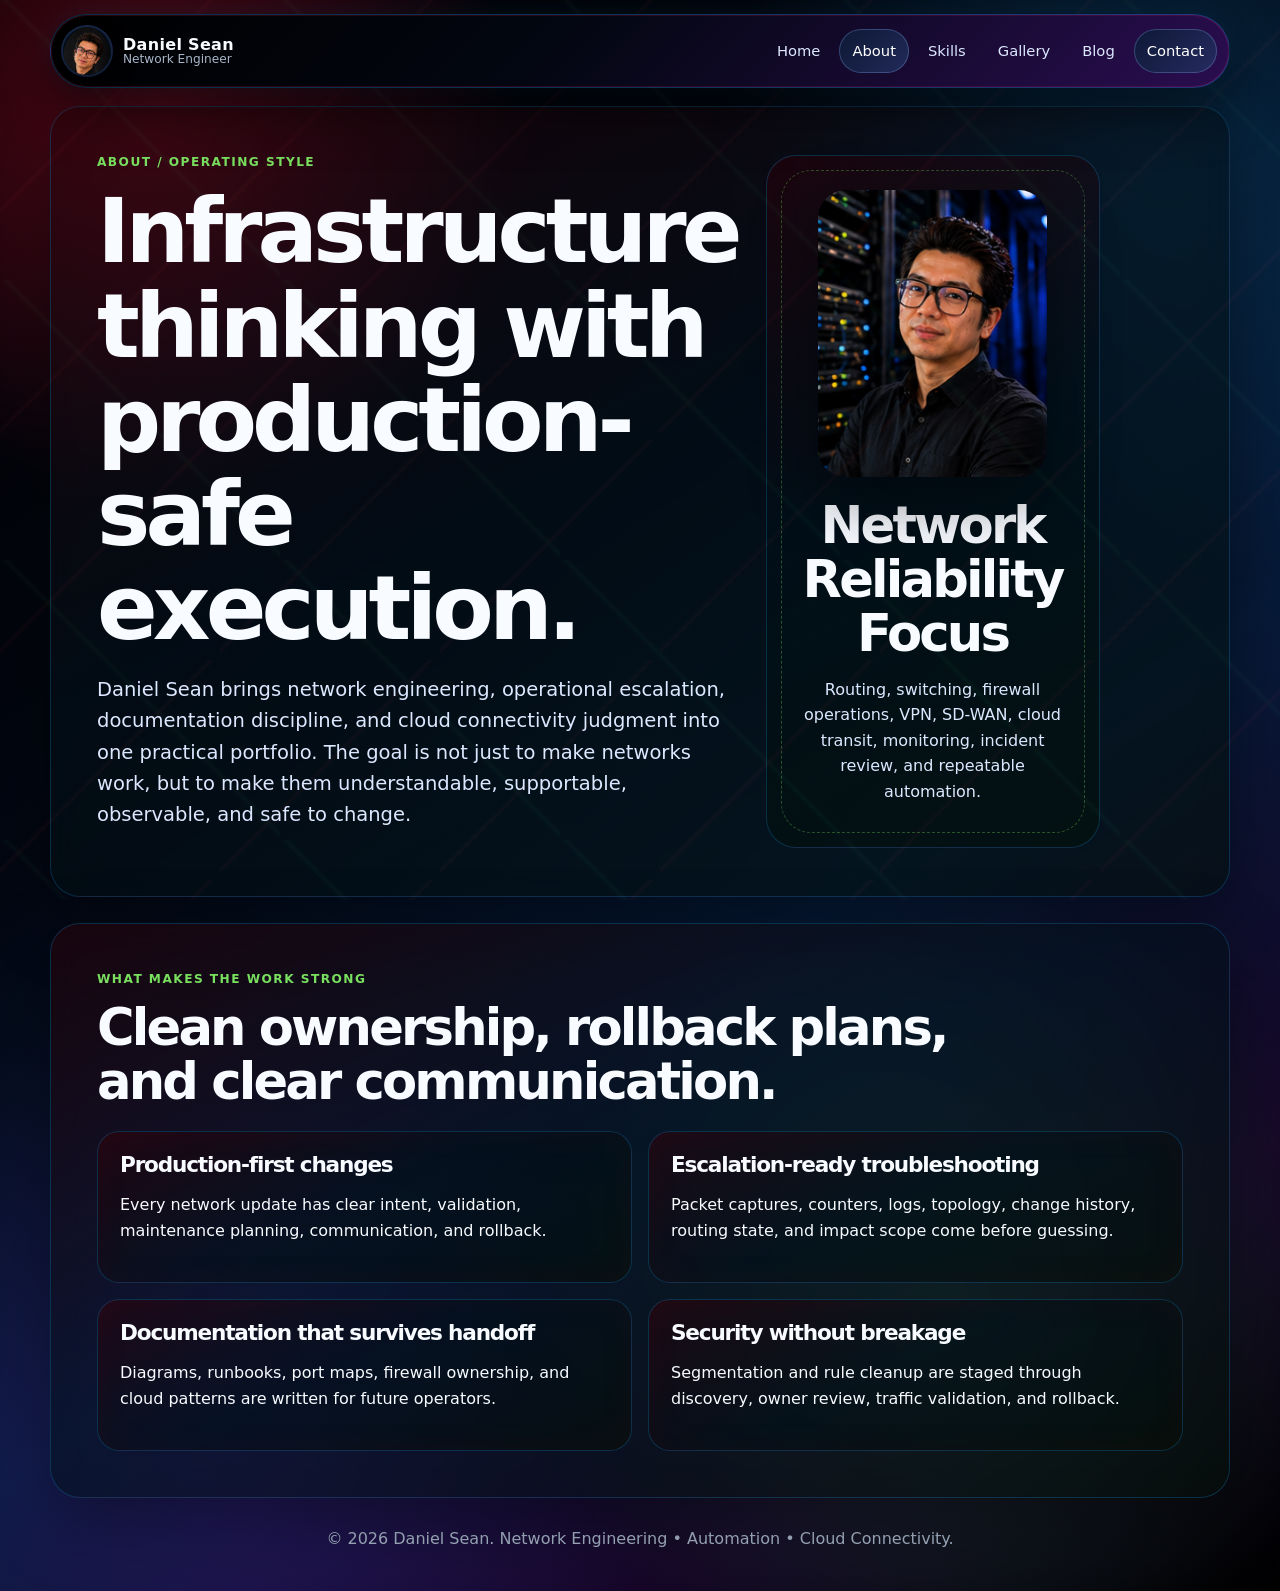
==== commit 1c4c15a3: "Update about.html" ====
--- a/about.html
+++ b/about.html
@@ -19,7 +19,7 @@
     </nav>
   </header>
   <main id="home">
-    <section class="hero section-shell page-hero"><div class="hero-copy"><p class="eyebrow">About / Operating Style</p><h1>Infrastructure thinking with production-safe execution.</h1><p class="hero-lede">Daniel Sean brings network engineering, operational escalation, documentation discipline, and cloud connectivity judgment into one practical portfolio. The goal is not just to make networks work, but to make them understandable, supportable, observable, and safe to change.</p></div><aside class="hero-card"><div class="signal-ring"></div><img src="assets/img/daniel-sean-hybrid-cloud-monitoring.png" alt="Daniel Sean network engineer portrait with monitoring screens" /><h2>Network Reliability Focus</h2><p>Routing, switching, firewall operations, VPN, SD-WAN, cloud transit, monitoring, incident review, and repeatable automation.</p></aside></section><section class="section-shell feature-grid-section"><div class="section-heading"><p class="eyebrow">What Makes The Work Strong</p><h2>Clean ownership, rollback plans, and clear communication.</h2></div><div class="feature-grid"><article><h3>Production-first changes</h3><p>Every network update has clear intent, validation, maintenance planning, communication, and rollback.</p></article><article><h3>Escalation-ready troubleshooting</h3><p>Packet captures, counters, logs, topology, change history, routing state, and impact scope come before guessing.</p></article><article><h3>Documentation that survives handoff</h3><p>Diagrams, runbooks, port maps, firewall ownership, and cloud patterns are written for future operators.</p></article><article><h3>Security without breakage</h3><p>Segmentation and rule cleanup are staged through discovery, owner review, traffic validation, and rollback.</p></article></div></section>
+    <section class="hero section-shell page-hero"><div class="hero-copy"><p class="eyebrow">About / Operating Style</p><h1>Infrastructure thinking with production-safe execution.</h1><p class="hero-lede">Daniel Sean brings network engineering, operational escalation, documentation discipline, and cloud connectivity judgment into one practical portfolio. The goal is not just to make networks work, but to make them understandable, supportable, observable, and safe to change.</p></div><aside class="hero-card"><div class="signal-ring"></div><img src="assets/img/daniel-sean-server-room-network-engineer.png" alt="Daniel Sean network engineer portrait with monitoring screens" /><h2>Network Reliability Focus</h2><p>Routing, switching, firewall operations, VPN, SD-WAN, cloud transit, monitoring, incident review, and repeatable automation.</p></aside></section><section class="section-shell feature-grid-section"><div class="section-heading"><p class="eyebrow">What Makes The Work Strong</p><h2>Clean ownership, rollback plans, and clear communication.</h2></div><div class="feature-grid"><article><h3>Production-first changes</h3><p>Every network update has clear intent, validation, maintenance planning, communication, and rollback.</p></article><article><h3>Escalation-ready troubleshooting</h3><p>Packet captures, counters, logs, topology, change history, routing state, and impact scope come before guessing.</p></article><article><h3>Documentation that survives handoff</h3><p>Diagrams, runbooks, port maps, firewall ownership, and cloud patterns are written for future operators.</p></article><article><h3>Security without breakage</h3><p>Segmentation and rule cleanup are staged through discovery, owner review, traffic validation, and rollback.</p></article></div></section>
   </main>
   <button class="scroll-top-btn" type="button" aria-label="Scroll to top">▲</button>
   <footer><p>© <span id="year"></span> Daniel Sean. Network Engineering • Automation • Cloud Connectivity.</p></footer>
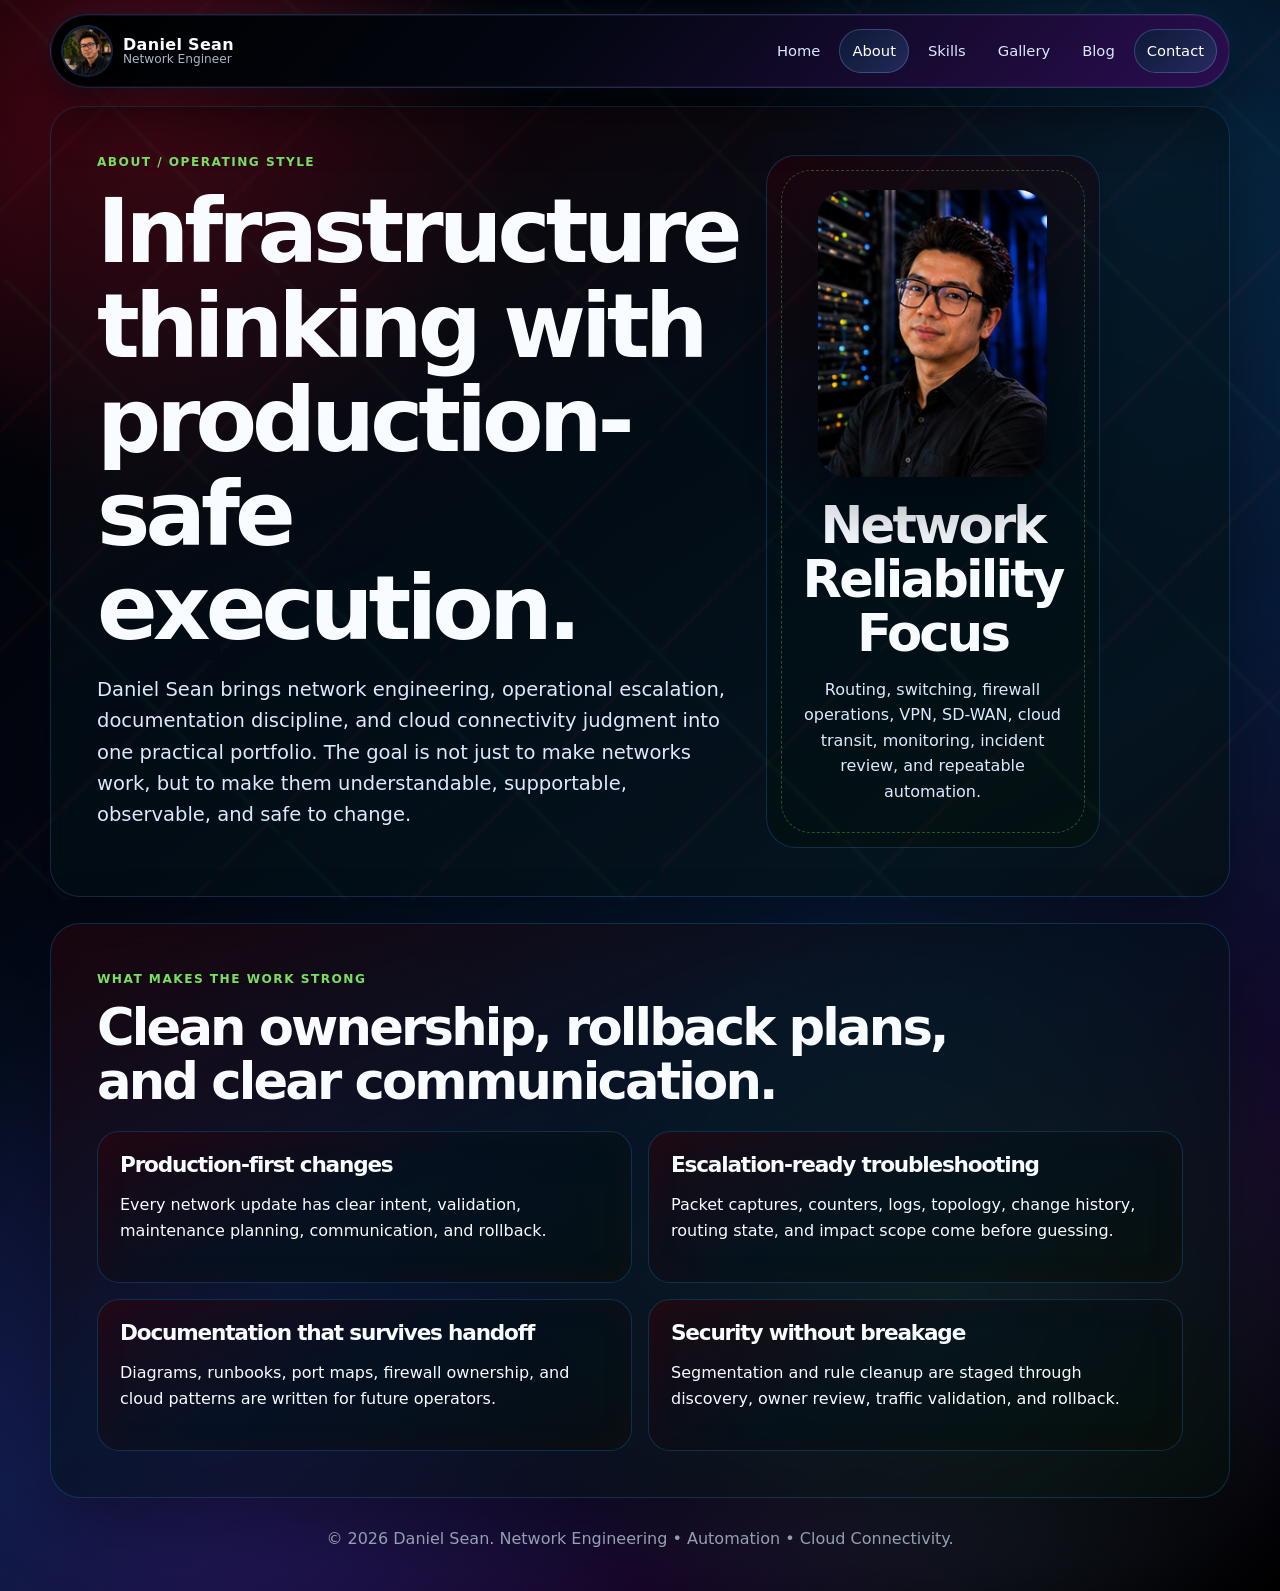
==== commit d68eebfd: "Update about.html" ====
--- a/about.html
+++ b/about.html
@@ -12,7 +12,7 @@
 <body>
   <div class="mesh-bg" aria-hidden="true"></div>
   <header class="site-header">
-    <a class="brand" href="index.html" aria-label="Daniel Sean home"><span class="brand-mark"><img src="assets/img/daniel-sean-professional-headshot.png" alt="Daniel Sean professional headshot" /></span><span class="brand-text"><strong>Daniel Sean</strong><small>Network Engineer</small></span></a>
+    <a class="brand" href="index.html" aria-label="Daniel Sean home"><span class="brand-mark"><img src="assets/img/daniel-sean-office-network-consultant.png" alt="Daniel Sean professional headshot" /></span><span class="brand-text"><strong>Daniel Sean</strong><small>Network Engineer</small></span></a>
     <button class="menu-toggle" type="button" aria-label="Open navigation" aria-expanded="false"><span></span><span></span><span></span></button>
     <nav class="nav-links" aria-label="Primary navigation">
       <a href="index.html">Home</a><a href="about.html">About</a><a href="skills.html">Skills</a><a href="gallery.html">Gallery</a><a href="blog.html">Blog</a><a href="contact.html" class="nav-cta">Contact</a>
